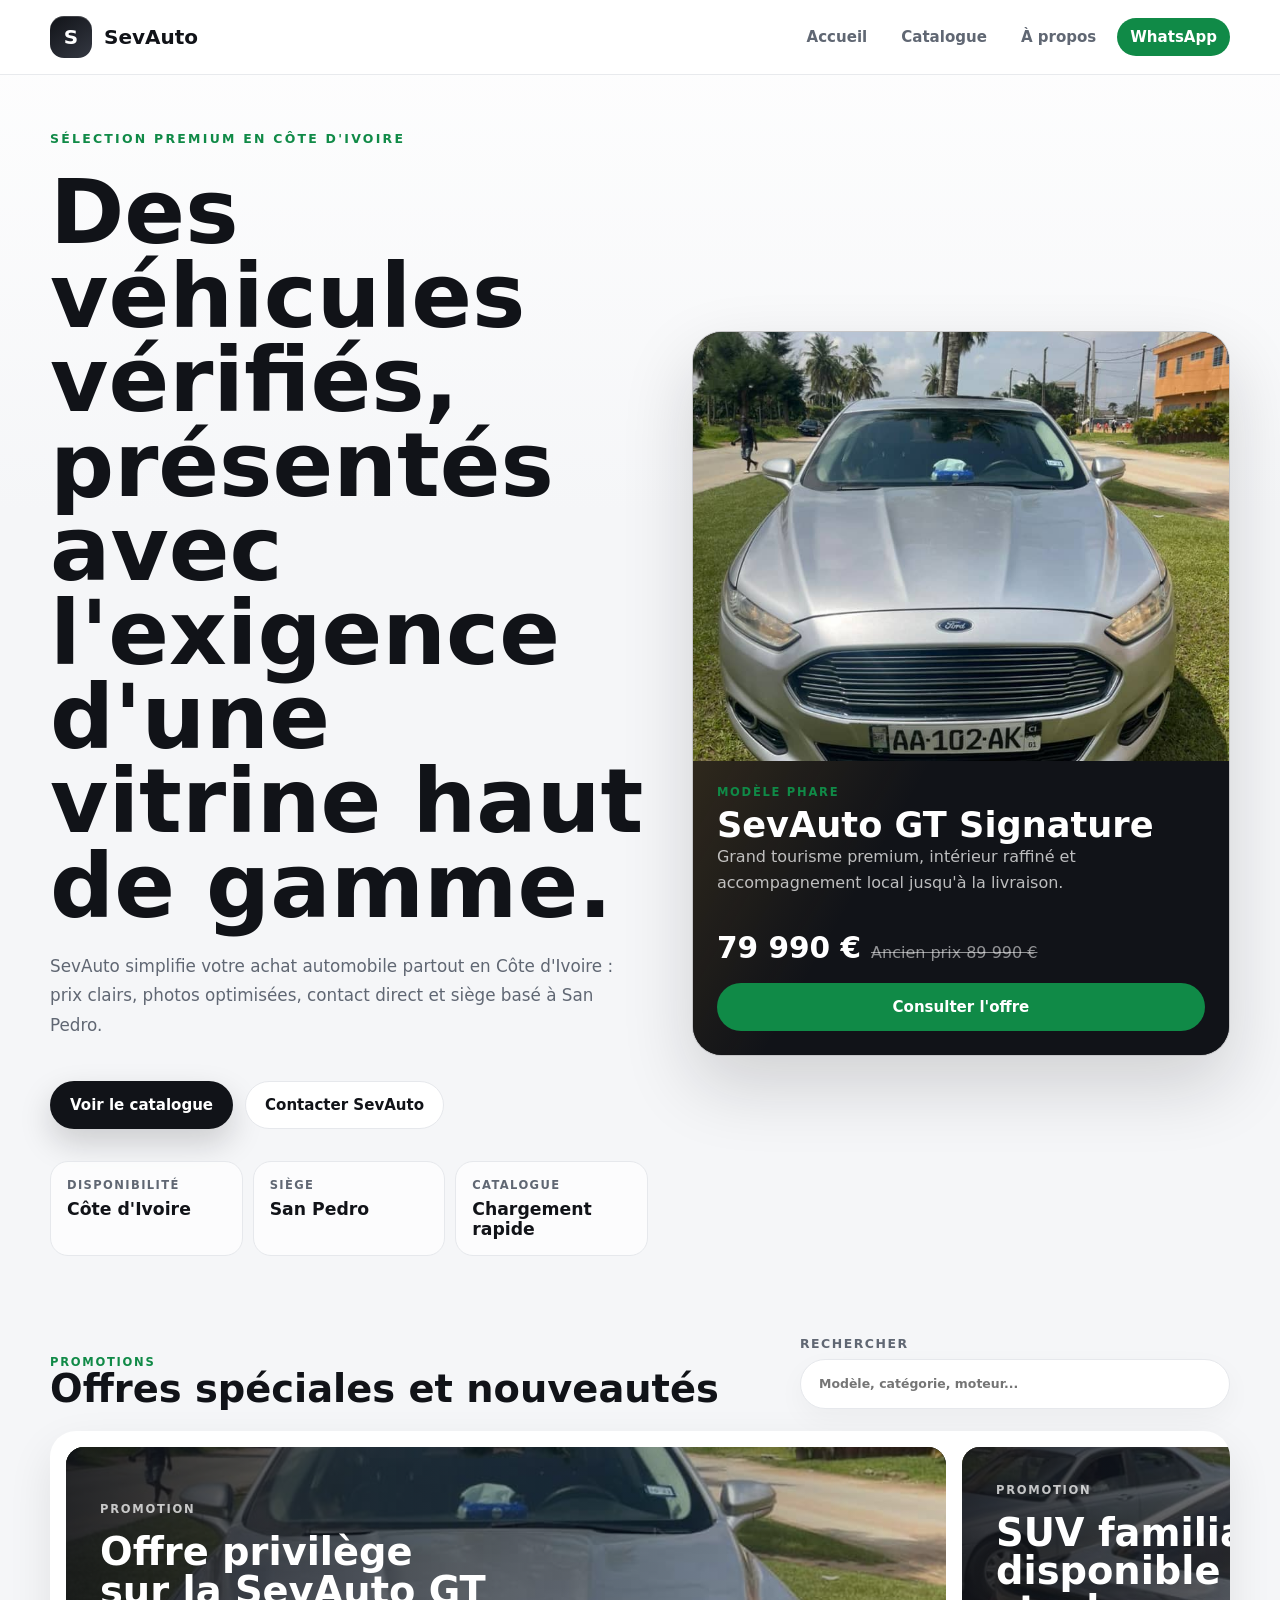
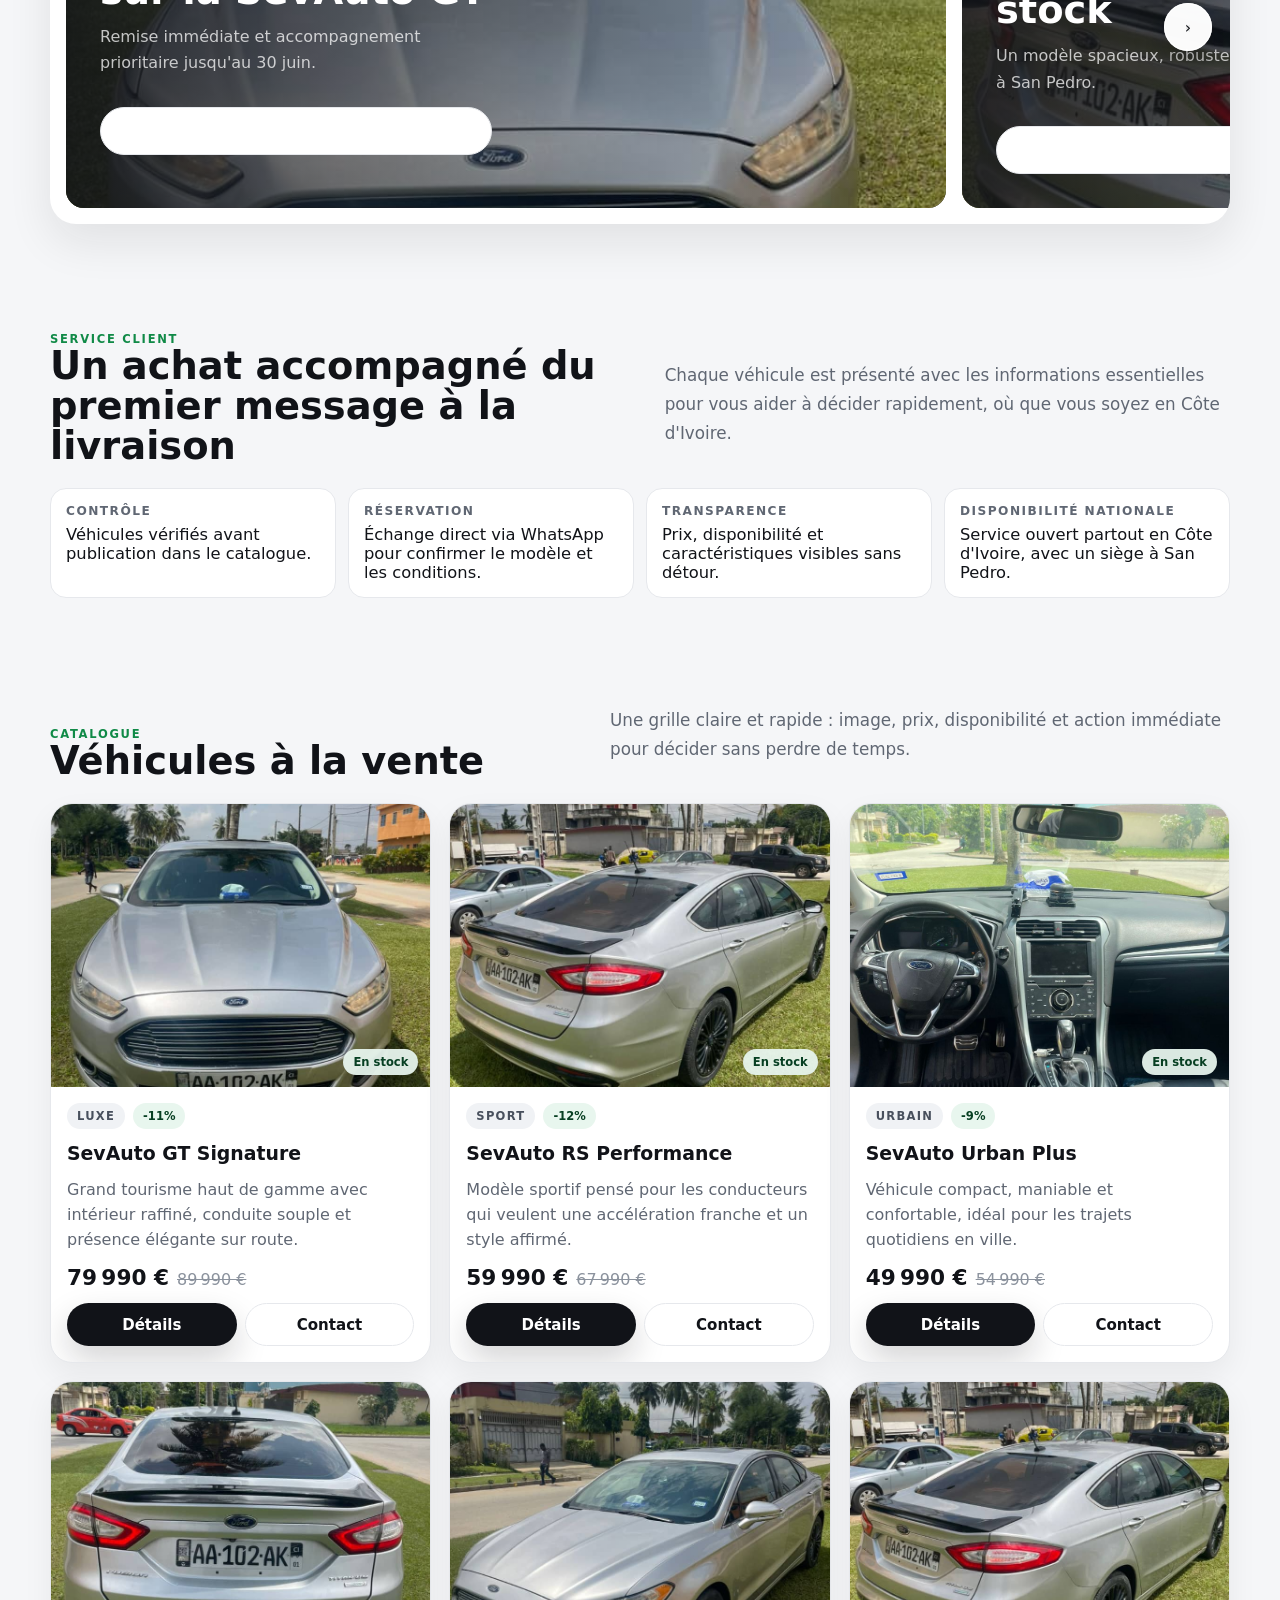
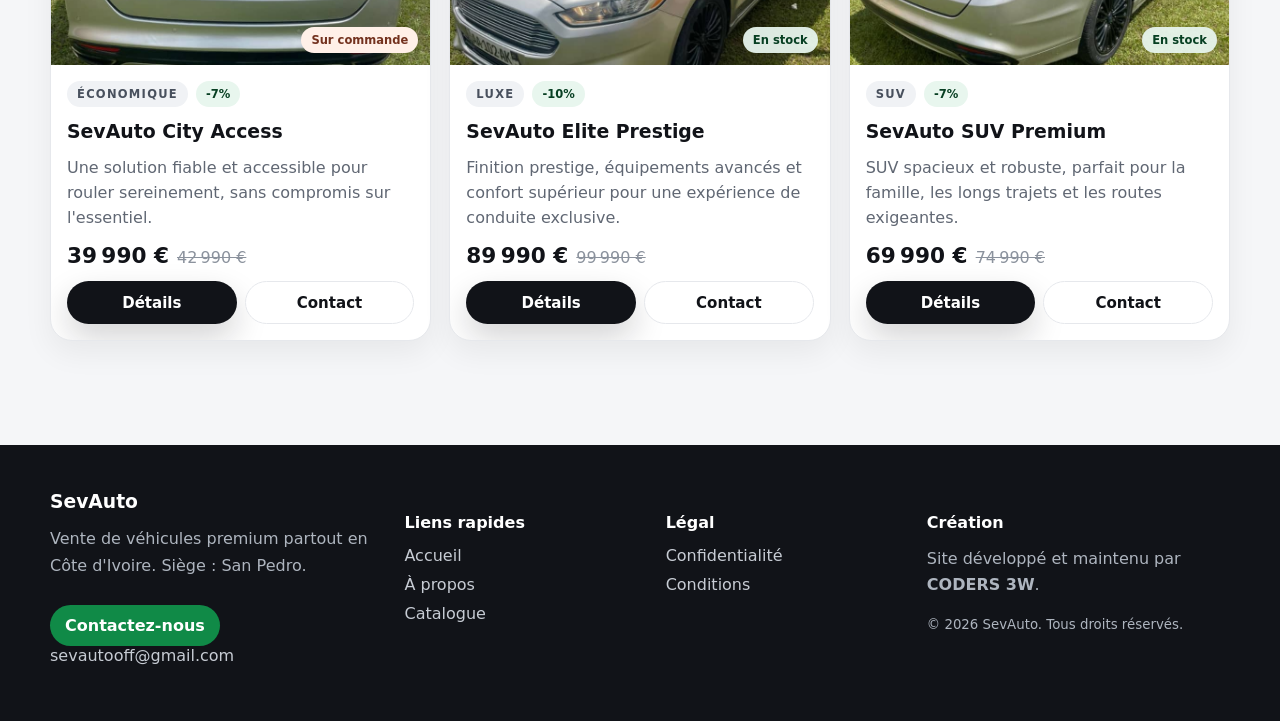
==== index.html @ 620e1f3d "Premier commit de mon site" ====
<!doctype html>
<html lang="fr">
<head>
  <meta charset="utf-8" />
  <meta name="viewport" content="width=device-width,initial-scale=1" />
  <meta name="description" content="SevAuto propose des véhicules premium vérifiés partout en Côte d'Ivoire, avec un siège à San Pedro et un contact direct via WhatsApp." />
  <title>SevAuto - Véhicules premium à San Pedro</title>
  <link rel="preload" as="image" href="img/ATimg.jpeg" />
  <link rel="stylesheet" href="style.css" />
</head>
<body>
  <header class="site-header">
    <div class="shell header-inner">
      <a href="index.html" class="brand" aria-label="SevAuto accueil">
        <span class="brand-mark">S</span>
        <span>SevAuto</span>
      </a>
      <nav class="nav-links" aria-label="Navigation principale">
        <a href="index.html">Accueil</a>
        <a href="#catalog">Catalogue</a>
        <a href="about.html">À propos</a>
        <a class="nav-cta" href="https://wa.me/2250788523067?text=Bonjour%2C%20je%20voudrais%20plus%20d'informations" target="_blank" rel="noreferrer">WhatsApp</a>
      </nav>
    </div>
  </header>

  <main>
    <section class="hero shell">
      <div class="hero-copy">
        <p class="eyebrow">Sélection premium en Côte d'Ivoire</p>
        <h1>Des véhicules vérifiés, présentés avec l'exigence d'une vitrine haut de gamme.</h1>
        <p class="hero-text">SevAuto simplifie votre achat automobile partout en Côte d'Ivoire : prix clairs, photos optimisées, contact direct et siège basé à San Pedro.</p>
        <div class="hero-actions">
          <a class="btn btn-dark" href="#catalog">Voir le catalogue</a>
          <a class="btn btn-light" href="https://wa.me/2250788523067?text=Bonjour%2C%20je%20suis%20int%C3%A9ress%C3%A9%20par%20vos%20v%C3%A9hicules" target="_blank" rel="noreferrer">Contacter SevAuto</a>
        </div>
        <dl class="trust-strip" aria-label="Avantages SevAuto">
          <div>
            <dt>Disponibilité</dt>
            <dd>Côte d'Ivoire</dd>
          </div>
          <div>
            <dt>Siège</dt>
            <dd>San Pedro</dd>
          </div>
          <div>
            <dt>Catalogue</dt>
            <dd>Chargement rapide</dd>
          </div>
        </dl>
      </div>

      <article class="hero-showcase" aria-label="Véhicule phare">
        <div class="showcase-media">
          <img src="img/ATimg.jpeg" alt="Véhicule premium SevAuto" width="900" height="650" fetchpriority="high" decoding="async" />
        </div>
        <div class="showcase-panel">
          <div>
            <p class="eyebrow compact">Modèle phare</p>
            <h2>SevAuto GT Signature</h2>
            <p>Grand tourisme premium, intérieur raffiné et accompagnement local jusqu'à la livraison.</p>
          </div>
          <div class="price-row">
            <strong>79 990 €</strong>
            <span>Ancien prix 89 990 €</span>
          </div>
          <a class="btn btn-green" href="produit.html?id=1">Consulter l'offre</a>
        </div>
      </article>
    </section>

    <section class="promo-section shell" aria-labelledby="promo-title">
      <div class="section-head">
        <div>
          <p class="eyebrow compact">Promotions</p>
          <h2 id="promo-title">Offres spéciales et nouveautés</h2>
        </div>
        <label class="search-box">
          <span>Rechercher</span>
          <input id="productSearch" type="search" placeholder="Modèle, catégorie, moteur..." autocomplete="off" />
        </label>
      </div>
      <div class="promo-frame">
        <div id="promoSlider" class="promo-slider" aria-live="polite"></div>
        <button id="prevPromo" class="slider-btn slider-btn-prev" type="button" aria-label="Promotion précédente">‹</button>
        <button id="nextPromo" class="slider-btn slider-btn-next" type="button" aria-label="Promotion suivante">›</button>
      </div>
    </section>

    <section class="service-section shell" aria-labelledby="service-title">
      <div class="section-head">
        <div>
          <p class="eyebrow compact">Service client</p>
          <h2 id="service-title">Un achat accompagné du premier message à la livraison</h2>
        </div>
        <p class="section-note">Chaque véhicule est présenté avec les informations essentielles pour vous aider à décider rapidement, où que vous soyez en Côte d'Ivoire.</p>
      </div>
      <div class="spec-grid service-grid">
        <div class="spec-item"><strong>Contrôle</strong><span>Véhicules vérifiés avant publication dans le catalogue.</span></div>
        <div class="spec-item"><strong>Réservation</strong><span>Échange direct via WhatsApp pour confirmer le modèle et les conditions.</span></div>
        <div class="spec-item"><strong>Transparence</strong><span>Prix, disponibilité et caractéristiques visibles sans détour.</span></div>
        <div class="spec-item"><strong>Disponibilité nationale</strong><span>Service ouvert partout en Côte d'Ivoire, avec un siège à San Pedro.</span></div>
      </div>
    </section>

    <section id="catalog" class="catalog-section shell" aria-labelledby="catalog-title">
      <div class="section-head">
        <div>
          <p class="eyebrow compact">Catalogue</p>
          <h2 id="catalog-title">Véhicules à la vente</h2>
        </div>
        <p class="section-note">Une grille claire et rapide : image, prix, disponibilité et action immédiate pour décider sans perdre de temps.</p>
      </div>
      <div id="catalog-container" class="catalog-grid"></div>
    </section>
  </main>

  <footer class="site-footer">
    <div class="shell footer-grid">
      <div>
        <h3>SevAuto</h3>
        <p>Vente de véhicules premium partout en Côte d'Ivoire. Siège : San Pedro.</p>
        <a class="footer-cta" href="https://wa.me/2250788523067" target="_blank" rel="noreferrer">Contactez-nous</a>
        <a href="mailto:sevautooff@gmail.com">sevautooff@gmail.com</a>
      </div>
      <div>
        <h4>Liens rapides</h4>
        <a href="index.html">Accueil</a>
        <a href="about.html">À propos</a>
        <a href="index.html#catalog">Catalogue</a>
      </div>
      <div>
        <h4>Légal</h4>
        <a href="privacy.html">Confidentialité</a>
        <a href="terms.html">Conditions</a>
      </div>
      <div>
        <h4>Création</h4>
        <p>Site développé et maintenu par <strong>CODERS 3W</strong>.</p>
        <small>© 2026 SevAuto. Tous droits réservés.</small>
      </div>
    </div>
  </footer>

  <script src="data.js" defer></script>
  <script src="script.js" defer></script>
</body>
</html>
---- style.css ----
:root {
  color-scheme: light;
  --ink: #111318;
  --muted: #606773;
  --soft: #f5f6f8;
  --surface: #ffffff;
  --line: #e6e8ec;
  --dark: #111318;
  --green: #108a47;
  --green-soft: #e8f6ee;
  --gold: #b4862f;
  --shadow: 0 18px 45px rgba(17, 19, 24, 0.09);
  --shadow-strong: 0 30px 70px rgba(17, 19, 24, 0.16);
  --radius: 22px;
}

* {
  box-sizing: border-box;
}

html {
  scroll-behavior: smooth;
}

body {
  margin: 0;
  min-height: 100vh;
  color: var(--ink);
  background:
    linear-gradient(180deg, rgba(255,255,255,0.92), rgba(245,246,248,0.98) 32rem),
    var(--soft);
  font-family: Inter, ui-sans-serif, system-ui, -apple-system, BlinkMacSystemFont, "Segoe UI", sans-serif;
  text-rendering: optimizeLegibility;
  -webkit-font-smoothing: antialiased;
}

img {
  display: block;
  max-width: 100%;
  height: auto;
}

a {
  color: inherit;
  text-decoration: none;
}

button,
input {
  font: inherit;
}

button {
  cursor: pointer;
}

:focus-visible {
  outline: 3px solid rgba(16, 138, 71, 0.3);
  outline-offset: 3px;
}

.shell {
  width: min(1180px, calc(100% - 32px));
  margin-inline: auto;
}

.site-header {
  position: sticky;
  top: 0;
  z-index: 20;
  border-bottom: 1px solid rgba(230, 232, 236, 0.9);
  background: rgba(255, 255, 255, 0.86);
  backdrop-filter: blur(18px);
}

.header-inner {
  display: flex;
  min-height: 74px;
  align-items: center;
  justify-content: space-between;
  gap: 24px;
}

.brand {
  display: inline-flex;
  align-items: center;
  gap: 12px;
  font-size: 1.25rem;
  font-weight: 750;
}

.brand-mark {
  display: grid;
  width: 42px;
  height: 42px;
  place-items: center;
  border-radius: 14px;
  color: #fff;
  background: linear-gradient(145deg, #111318, #343842);
  box-shadow: inset 0 1px 0 rgba(255,255,255,0.18);
}

.nav-links {
  display: flex;
  flex-wrap: wrap;
  align-items: center;
  justify-content: flex-end;
  gap: 8px;
}

.nav-links a {
  border-radius: 999px;
  padding: 10px 13px;
  color: var(--muted);
  font-size: 0.94rem;
  font-weight: 650;
}

.nav-links a:hover {
  color: var(--ink);
  background: #f0f2f5;
}

.nav-links .nav-cta,
.footer-cta {
  color: #fff;
  background: var(--green);
}

.nav-links .nav-cta:hover,
.footer-cta:hover {
  color: #fff;
  background: #0c743b;
}

.hero {
  display: grid;
  grid-template-columns: minmax(0, 1fr) minmax(340px, 0.9fr);
  align-items: center;
  gap: 44px;
  padding-block: 56px 46px;
}

.hero-copy {
  display: grid;
  gap: 24px;
}

.eyebrow {
  margin: 0;
  color: var(--green);
  font-size: 0.78rem;
  font-weight: 800;
  letter-spacing: 0.18em;
  text-transform: uppercase;
}

.eyebrow.compact {
  font-size: 0.72rem;
  letter-spacing: 0.15em;
}

h1,
h2,
h3,
p {
  margin-top: 0;
}

h1 {
  margin-bottom: 0;
  max-width: 780px;
  font-size: clamp(2.8rem, 7vw, 5.8rem);
  line-height: 0.94;
  font-weight: 820;
}

h2 {
  margin-bottom: 0;
  font-size: clamp(1.7rem, 3vw, 2.6rem);
  line-height: 1.04;
  font-weight: 780;
}

.hero-text,
.section-note {
  max-width: 620px;
  color: var(--muted);
  font-size: 1.05rem;
  line-height: 1.75;
}

.hero-actions,
.product-actions {
  display: flex;
  flex-wrap: wrap;
  gap: 12px;
}

.btn {
  display: inline-flex;
  min-height: 48px;
  align-items: center;
  justify-content: center;
  border: 1px solid transparent;
  border-radius: 999px;
  padding: 13px 19px;
  font-size: 0.94rem;
  font-weight: 760;
  transition: transform 180ms ease, box-shadow 180ms ease, background 180ms ease;
}

.btn:hover {
  transform: translateY(-1px);
}

.btn-dark {
  color: #fff;
  background: var(--dark);
  box-shadow: 0 14px 32px rgba(17, 19, 24, 0.18);
}

.btn-light {
  border-color: var(--line);
  background: #fff;
}

.btn-green {
  color: #fff;
  background: var(--green);
}

.trust-strip {
  display: grid;
  grid-template-columns: repeat(3, minmax(0, 1fr));
  gap: 10px;
  margin: 8px 0 0;
}

.trust-strip div {
  border: 1px solid var(--line);
  border-radius: 18px;
  background: rgba(255, 255, 255, 0.74);
  padding: 16px;
}

.trust-strip dt {
  color: var(--muted);
  font-size: 0.72rem;
  font-weight: 800;
  letter-spacing: 0.12em;
  text-transform: uppercase;
}

.trust-strip dd {
  margin: 7px 0 0;
  font-size: 1.08rem;
  font-weight: 800;
}

.hero-showcase {
  overflow: hidden;
  border: 1px solid rgba(255,255,255,0.75);
  border-radius: 30px;
  background: #16191f;
  box-shadow: var(--shadow-strong);
}

.showcase-media {
  aspect-ratio: 1.25;
  background: #d8dce2;
}

.showcase-media img {
  width: 100%;
  height: 100%;
  object-fit: cover;
}

.showcase-panel {
  display: grid;
  gap: 18px;
  padding: 24px;
  color: #fff;
  background:
    linear-gradient(120deg, rgba(180,134,47,0.18), transparent 34%),
    #111318;
}

.showcase-panel h2 {
  margin-top: 8px;
  font-size: 2.2rem;
}

.showcase-panel p:not(.eyebrow) {
  color: rgba(255,255,255,0.72);
  line-height: 1.65;
}

.price-row {
  display: flex;
  flex-wrap: wrap;
  align-items: baseline;
  gap: 10px;
}

.price-row strong {
  font-size: 1.85rem;
}

.price-row span {
  color: rgba(255,255,255,0.54);
  text-decoration: line-through;
}

.promo-section,
.catalog-section,
.related-section,
.service-section,
.legal-main,
.about-main,
.product-main {
  padding-block: 34px 74px;
}

.related-section {
  border-top: 1px solid var(--line);
  margin-top: 18px;
}

.section-head {
  display: flex;
  align-items: end;
  justify-content: space-between;
  gap: 24px;
  margin-bottom: 22px;
}

.search-box {
  display: grid;
  width: min(100%, 430px);
  gap: 8px;
  color: var(--muted);
  font-size: 0.78rem;
  font-weight: 800;
  letter-spacing: 0.12em;
  text-transform: uppercase;
}

.search-box input {
  width: 100%;
  min-height: 50px;
  border: 1px solid var(--line);
  border-radius: 999px;
  padding: 0 18px;
  color: var(--ink);
  background: #fff;
  box-shadow: 0 10px 28px rgba(17, 19, 24, 0.04);
  text-transform: none;
  letter-spacing: 0;
}

.promo-frame {
  position: relative;
  overflow: hidden;
  border-radius: 26px;
  background: #fff;
  box-shadow: var(--shadow);
}

.promo-slider {
  display: flex;
  gap: 16px;
  padding: 16px;
  transition: transform 420ms ease;
  will-change: transform;
}

.promo-slide-item {
  position: relative;
  display: grid;
  min-width: min(880px, 86vw);
  min-height: 330px;
  overflow: hidden;
  border-radius: 18px;
  color: #fff;
  background: #111318;
  isolation: isolate;
}

.promo-slide-item img {
  position: absolute;
  inset: 0;
  z-index: -2;
  width: 100%;
  height: 100%;
  object-fit: cover;
}

.promo-slide-item::after {
  position: absolute;
  inset: 0;
  z-index: -1;
  content: "";
  background: linear-gradient(90deg, rgba(17,19,24,0.88), rgba(17,19,24,0.42), rgba(17,19,24,0.08));
}

.promo-copy {
  display: grid;
  align-content: center;
  max-width: 460px;
  gap: 14px;
  padding: 34px;
}

.promo-copy h3 {
  margin: 0;
  font-size: clamp(1.7rem, 3vw, 2.8rem);
  line-height: 1;
}

.promo-copy p {
  color: rgba(255,255,255,0.74);
  line-height: 1.65;
}

.slider-btn {
  position: absolute;
  top: 50%;
  right: 18px;
  display: grid;
  width: 48px;
  height: 48px;
  place-items: center;
  border: 1px solid rgba(255,255,255,0.72);
  border-radius: 999px;
  color: #111318;
  background: rgba(255,255,255,0.86);
  box-shadow: 0 14px 34px rgba(17,19,24,0.18);
  transform: translateY(-50%);
}

.catalog-grid {
  display: grid;
  grid-template-columns: repeat(3, minmax(0, 1fr));
  gap: 18px;
}

.vehicle-card {
  display: grid;
  overflow: hidden;
  border: 1px solid var(--line);
  border-radius: var(--radius);
  background: #fff;
  box-shadow: 0 12px 30px rgba(17, 19, 24, 0.06);
  transition: transform 180ms ease, box-shadow 180ms ease;
}

.vehicle-card:hover {
  transform: translateY(-4px);
  box-shadow: var(--shadow);
}

.vehicle-media {
  position: relative;
  aspect-ratio: 1.34;
  overflow: hidden;
  background: #e9ecf0;
}

.vehicle-media img {
  width: 100%;
  height: 100%;
  object-fit: cover;
  transition: transform 360ms ease;
}

.vehicle-card:hover .vehicle-media img {
  transform: scale(1.04);
}

.stock-pill,
.category-pill,
.discount-pill {
  display: inline-flex;
  width: fit-content;
  align-items: center;
  border-radius: 999px;
  padding: 6px 10px;
  font-size: 0.72rem;
  font-weight: 820;
}

.stock-pill {
  position: absolute;
  right: 12px;
  bottom: 12px;
  color: #073f22;
  background: rgba(232,246,238,0.94);
}

.stock-pill.off {
  color: #73321f;
  background: #fff0e8;
}

.category-pill {
  color: #48505d;
  background: #f0f2f5;
  text-transform: uppercase;
  letter-spacing: 0.11em;
}

.discount-pill {
  color: #073f22;
  background: var(--green-soft);
}

.vehicle-body {
  display: grid;
  gap: 13px;
  padding: 16px;
}

.vehicle-body h3 {
  margin: 0;
  font-size: 1.18rem;
  line-height: 1.2;
}

.vehicle-body p {
  margin: 0;
  color: var(--muted);
  line-height: 1.55;
}

.vehicle-meta {
  display: flex;
  flex-wrap: wrap;
  gap: 8px;
}

.vehicle-price {
  display: flex;
  flex-wrap: wrap;
  align-items: baseline;
  gap: 8px;
}

.vehicle-price strong {
  font-size: 1.35rem;
}

.vehicle-price span {
  color: #8b929d;
  text-decoration: line-through;
}

.vehicle-actions {
  display: grid;
  grid-template-columns: 1fr 1fr;
  gap: 8px;
}

.vehicle-actions .btn {
  min-height: 43px;
  padding: 10px 12px;
}

.empty-state {
  grid-column: 1 / -1;
  border: 1px dashed #c8cdd5;
  border-radius: var(--radius);
  padding: 42px 20px;
  color: var(--muted);
  text-align: center;
  background: #fff;
}

.product-layout,
.about-grid {
  display: grid;
  grid-template-columns: minmax(0, 0.95fr) minmax(340px, 1.05fr);
  gap: 34px;
  align-items: start;
}

.stack {
  display: grid;
  gap: 20px;
}

.panel {
  border: 1px solid var(--line);
  border-radius: var(--radius);
  background: #fff;
  padding: 24px;
  box-shadow: var(--shadow);
}

.product-title {
  margin: 0;
  font-size: clamp(2.3rem, 5vw, 4.7rem);
  line-height: 0.98;
}

.product-lead {
  color: var(--muted);
  font-size: 1.08rem;
  line-height: 1.75;
}

.quick-facts,
.spec-grid {
  display: grid;
  grid-template-columns: repeat(2, minmax(0, 1fr));
  gap: 12px;
}

.service-grid {
  grid-template-columns: repeat(4, minmax(0, 1fr));
}

.fact,
.spec-item {
  border: 1px solid var(--line);
  border-radius: 16px;
  padding: 15px;
  background: #fff;
}

.fact span,
.spec-item strong {
  display: block;
  color: var(--muted);
  font-size: 0.76rem;
  font-weight: 800;
  letter-spacing: 0.12em;
  text-transform: uppercase;
}

.fact strong,
.spec-item span {
  display: block;
  margin-top: 7px;
  font-size: 1.02rem;
}

.main-product-image {
  aspect-ratio: 4 / 3;
  overflow: hidden;
  border-radius: 18px;
  background: #e9ecf0;
}

.main-product-image img {
  width: 100%;
  height: 100%;
  object-fit: cover;
}

.thumb-grid,
.color-list {
  display: flex;
  flex-wrap: wrap;
  gap: 10px;
}

.thumb-btn {
  width: 68px;
  height: 58px;
  overflow: hidden;
  border: 2px solid transparent;
  border-radius: 13px;
  padding: 0;
  background: #eef1f5;
}

.thumb-btn.is-active {
  border-color: var(--ink);
}

.thumb-btn img {
  width: 100%;
  height: 100%;
  object-fit: cover;
}

.color-chip {
  border: 1px solid var(--line);
  border-radius: 999px;
  padding: 10px 14px;
  color: var(--ink);
  background: #fff;
  font-weight: 700;
}

.color-chip.is-active {
  border-color: var(--green);
  background: var(--green-soft);
}

.legal-main {
  max-width: 860px;
}

.legal-card h2 {
  margin-top: 30px;
  margin-bottom: 10px;
  font-size: 1.45rem;
}

.legal-card p,
.legal-card li,
.about-card p {
  color: var(--muted);
  line-height: 1.75;
}

.legal-card ul {
  padding-left: 22px;
}

.site-footer {
  margin-top: 30px;
  color: #c7ccd4;
  background: #111318;
}

.footer-grid {
  display: grid;
  grid-template-columns: 1.4fr 1fr 1fr 1.3fr;
  gap: 28px;
  padding-block: 46px;
}

.footer-grid h3,
.footer-grid h4 {
  margin-bottom: 14px;
  color: #fff;
}

.footer-grid p,
.footer-grid small {
  color: #aeb5bf;
  line-height: 1.65;
}

.footer-grid a:not(.footer-cta) {
  display: block;
  margin-bottom: 10px;
  color: #c7ccd4;
}

.footer-grid a:hover {
  color: #fff;
}

.footer-cta {
  display: inline-flex;
  margin-top: 10px;
  border-radius: 999px;
  padding: 11px 15px;
  font-weight: 750;
}

@media (prefers-reduced-motion: reduce) {
  *,
  *::before,
  *::after {
    scroll-behavior: auto !important;
    transition-duration: 0.01ms !important;
    animation-duration: 0.01ms !important;
  }
}

@media (max-width: 940px) {
  .hero,
  .product-layout,
  .about-grid {
    grid-template-columns: 1fr;
  }

  .catalog-grid,
  .service-grid,
  .footer-grid {
    grid-template-columns: repeat(2, minmax(0, 1fr));
  }

  .section-head {
    align-items: start;
    flex-direction: column;
  }
}

@media (max-width: 640px) {
  .shell {
    width: min(100% - 22px, 1180px);
  }

  .header-inner {
    align-items: flex-start;
    flex-direction: column;
    padding-block: 12px;
  }

  .nav-links {
    justify-content: flex-start;
  }

  .hero {
    padding-top: 34px;
  }

  .trust-strip,
  .quick-facts,
  .spec-grid,
  .service-grid,
  .catalog-grid,
  .footer-grid {
    grid-template-columns: 1fr;
  }

  .promo-slide-item {
    min-height: 360px;
    min-width: calc(100vw - 54px);
  }

  .promo-slide-item::after {
    background: linear-gradient(180deg, rgba(17,19,24,0.38), rgba(17,19,24,0.9));
  }

  .promo-copy {
    align-content: end;
    padding: 24px;
  }

  .vehicle-actions,
  .hero-actions,
  .product-actions {
    grid-template-columns: 1fr;
    flex-direction: column;
  }

  .btn {
    width: 100%;
  }
}
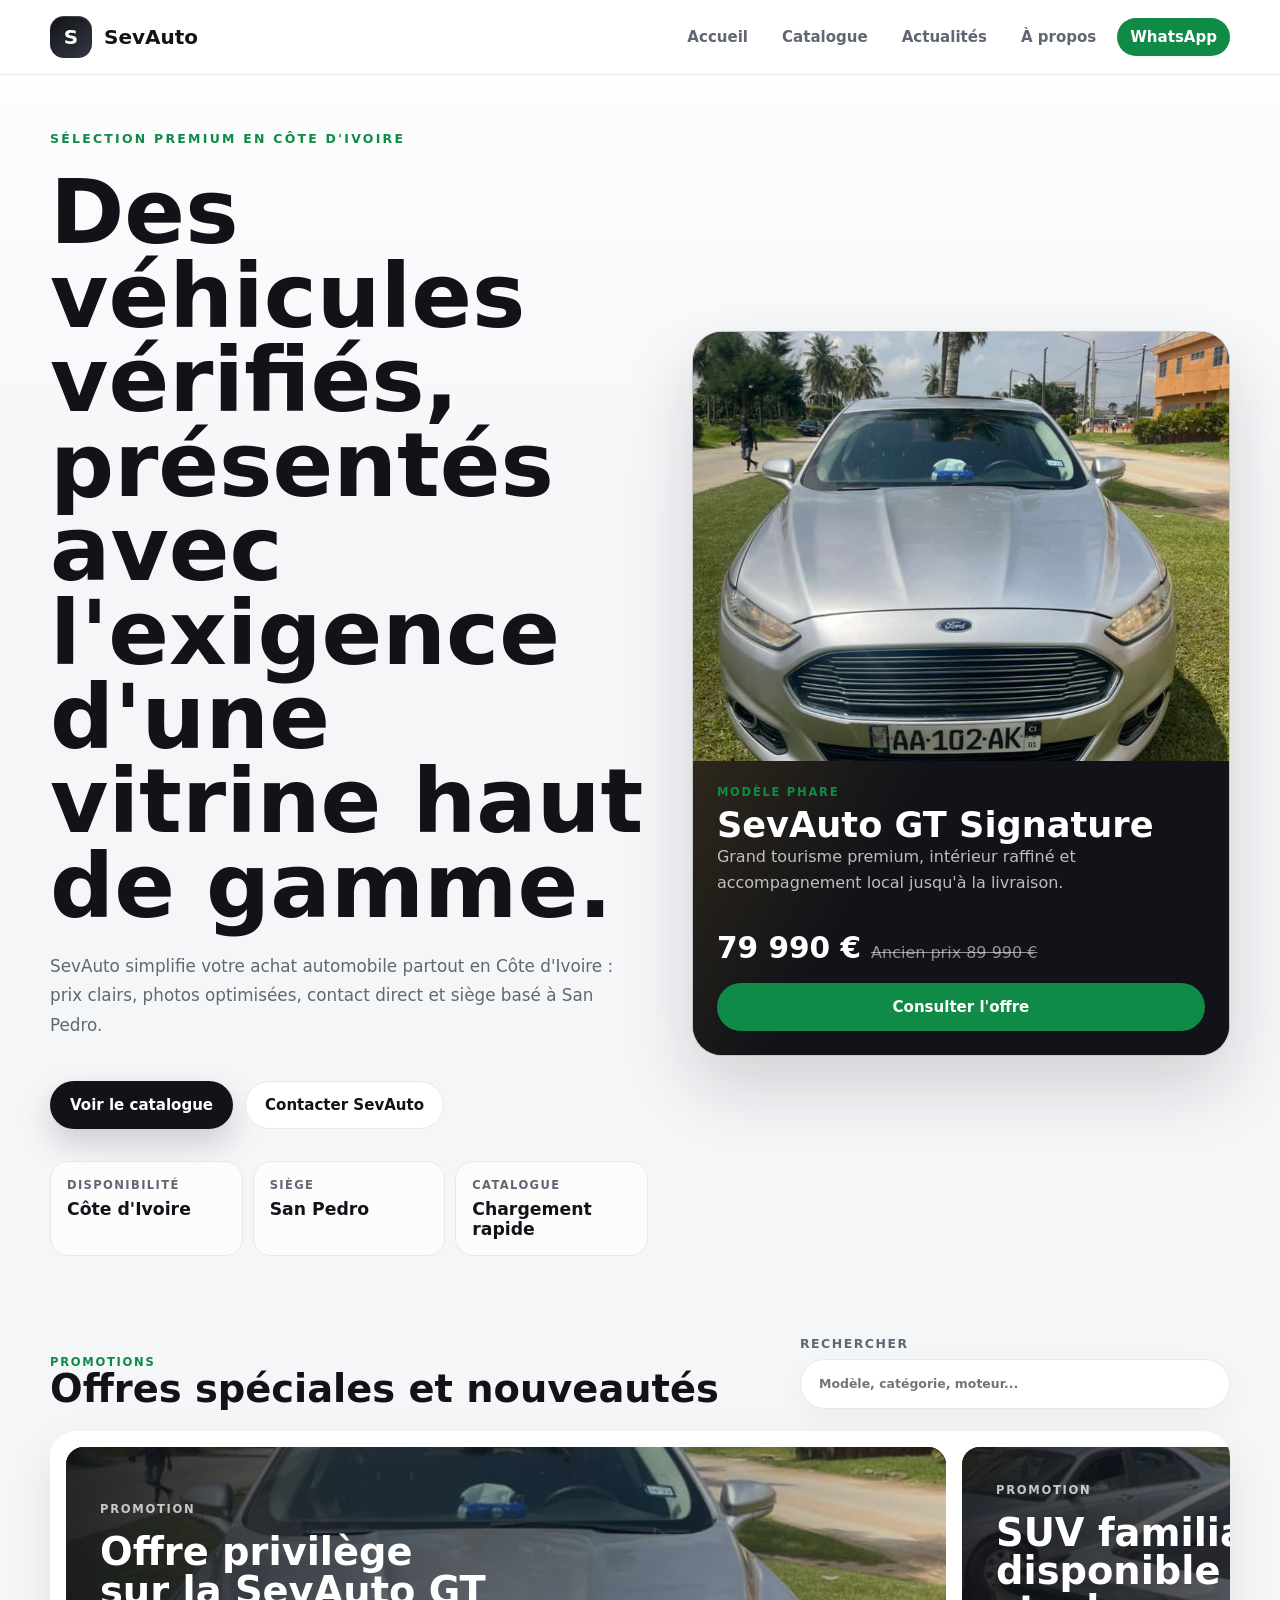
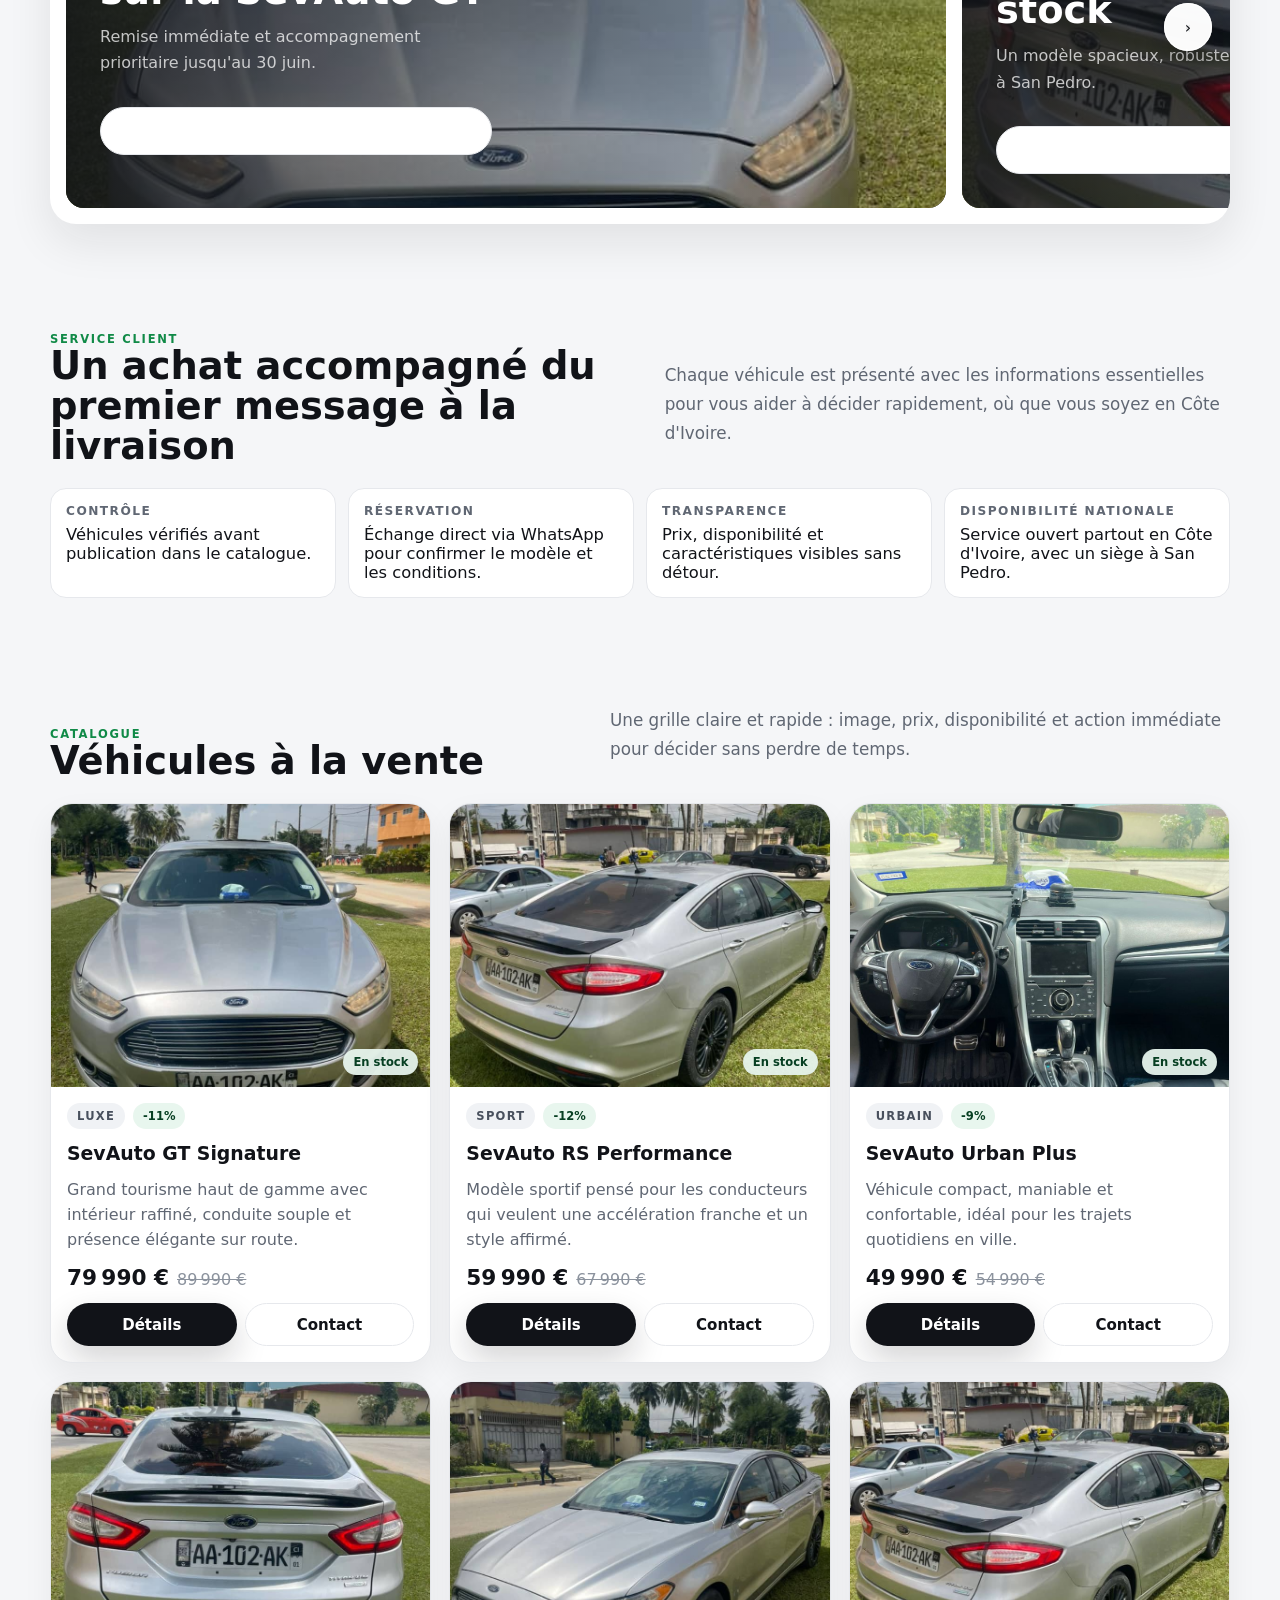
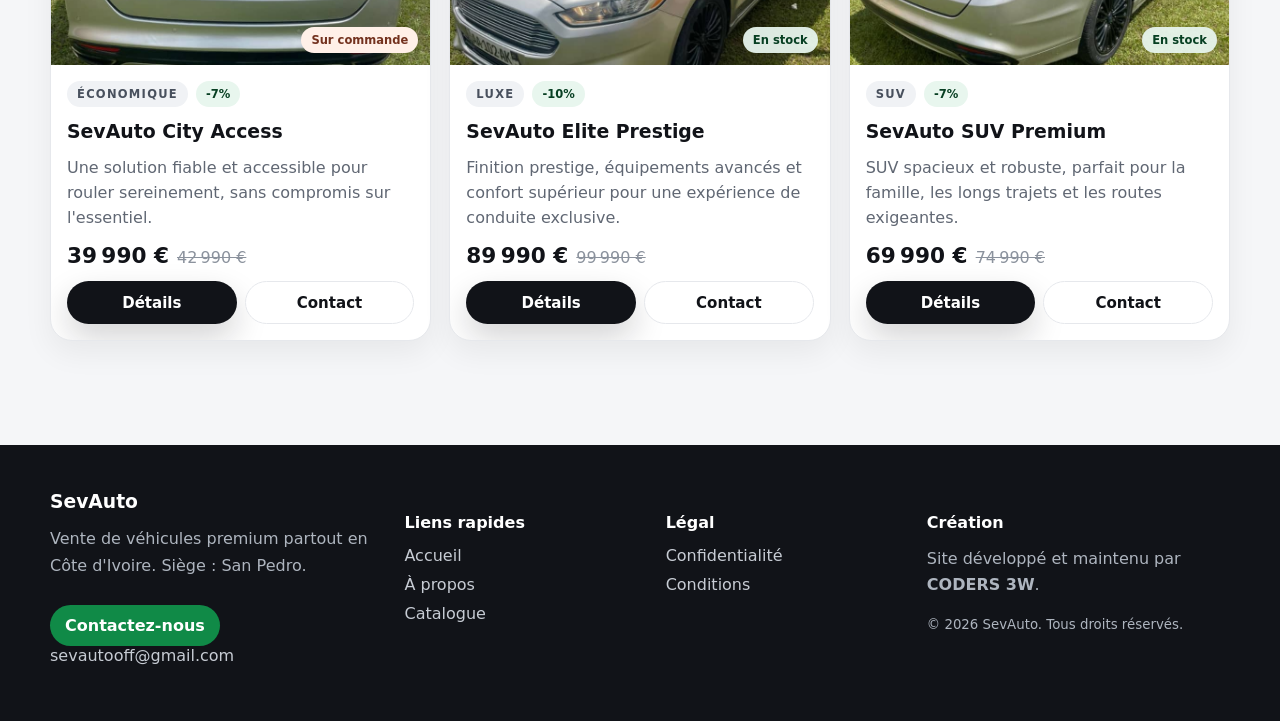
==== commit 68487f5f: "Ajout du CMS Decap et de la page Actualités" ====
--- a/index.html
+++ b/index.html
@@ -18,6 +18,7 @@
       <nav class="nav-links" aria-label="Navigation principale">
         <a href="index.html">Accueil</a>
         <a href="#catalog">Catalogue</a>
+        <a href="articles.html">Actualités</a>
         <a href="about.html">À propos</a>
         <a class="nav-cta" href="https://wa.me/2250788523067?text=Bonjour%2C%20je%20voudrais%20plus%20d'informations" target="_blank" rel="noreferrer">WhatsApp</a>
       </nav>
@@ -144,5 +145,19 @@
 
   <script src="data.js" defer></script>
   <script src="script.js" defer></script>
+
+  <!-- Redirection après connexion à l'administration (Netlify Identity) -->
+  <script src="https://identity.netlify.com/v1/netlify-identity-widget.js"></script>
+  <script>
+    if (window.netlifyIdentity) {
+      window.netlifyIdentity.on("init", user => {
+        if (!user) {
+          window.netlifyIdentity.on("login", () => {
+            document.location.href = "/admin/";
+          });
+        }
+      });
+    }
+  </script>
 </body>
 </html>
--- a/style.css
+++ b/style.css
@@ -846,3 +846,57 @@
     width: 100%;
   }
 }
+
+/* Actualités / Articles */
+.articles-grid {
+  display: grid;
+  gap: 24px;
+  margin-top: 8px;
+}
+
+.article-card {
+  overflow: hidden;
+  padding: 0;
+}
+
+.article-cover {
+  width: 100%;
+  max-height: 360px;
+  object-fit: cover;
+}
+
+.article-body {
+  padding: 28px;
+  display: grid;
+  gap: 12px;
+}
+
+.article-body h2 {
+  margin: 0;
+}
+
+.article-summary {
+  color: var(--muted);
+  font-size: 1.05rem;
+  margin: 0;
+}
+
+.article-content {
+  display: grid;
+  gap: 12px;
+  line-height: 1.7;
+}
+
+.article-content img {
+  border-radius: 14px;
+}
+
+.article-content h2,
+.article-content h3 {
+  margin: 8px 0 0;
+}
+
+.article-content a {
+  color: var(--green);
+  text-decoration: underline;
+}
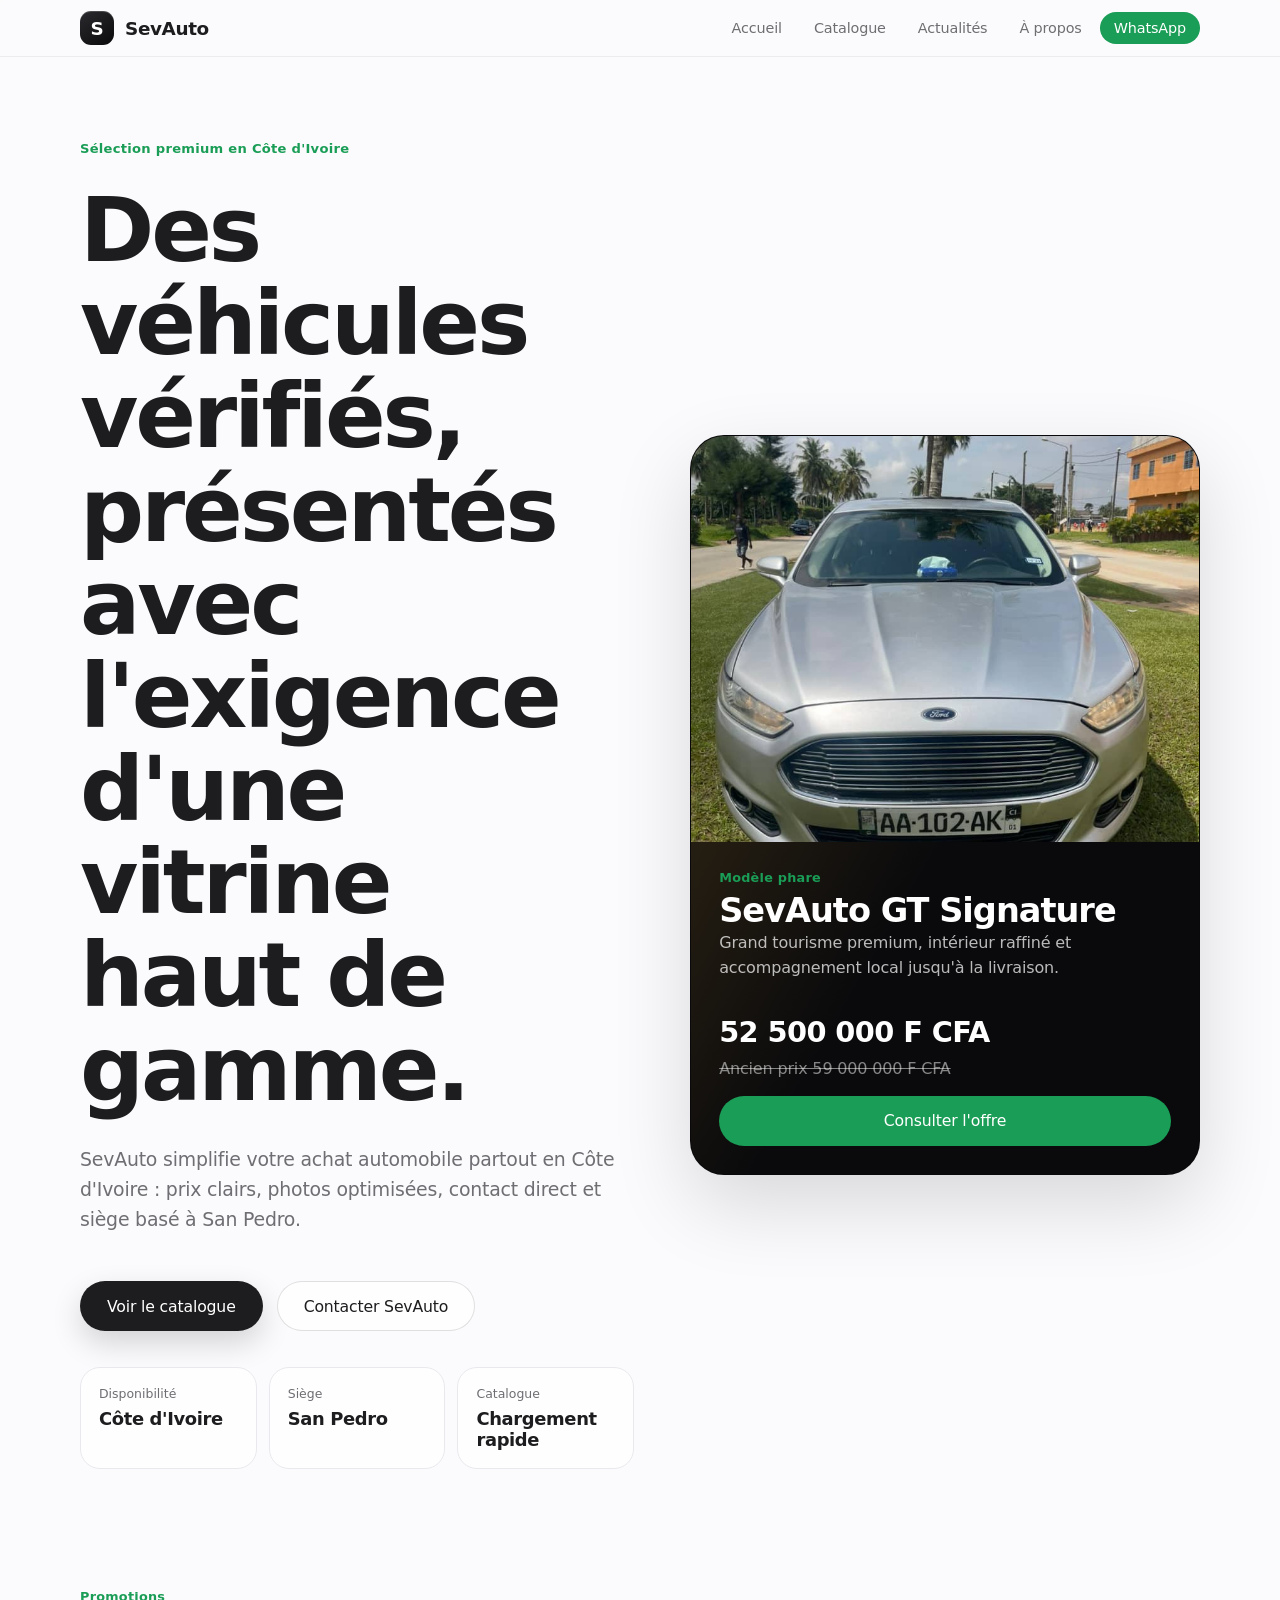
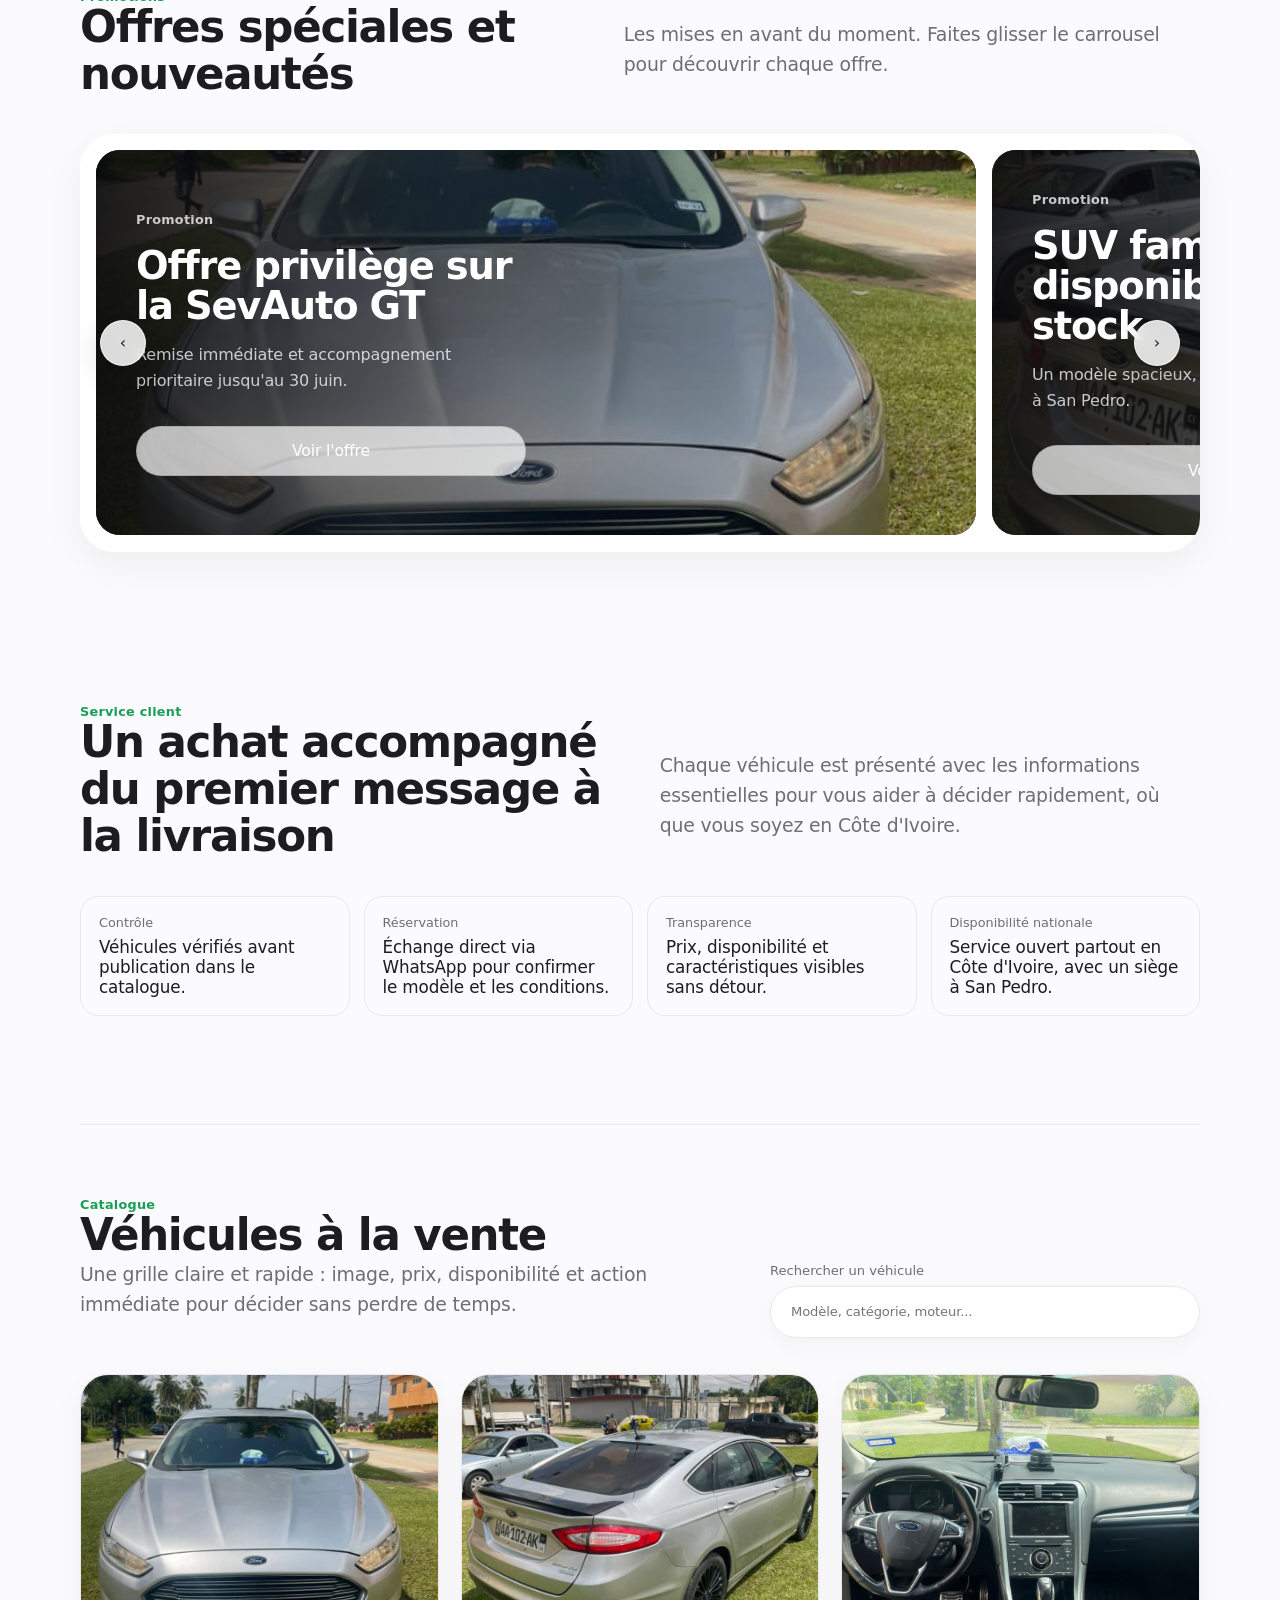
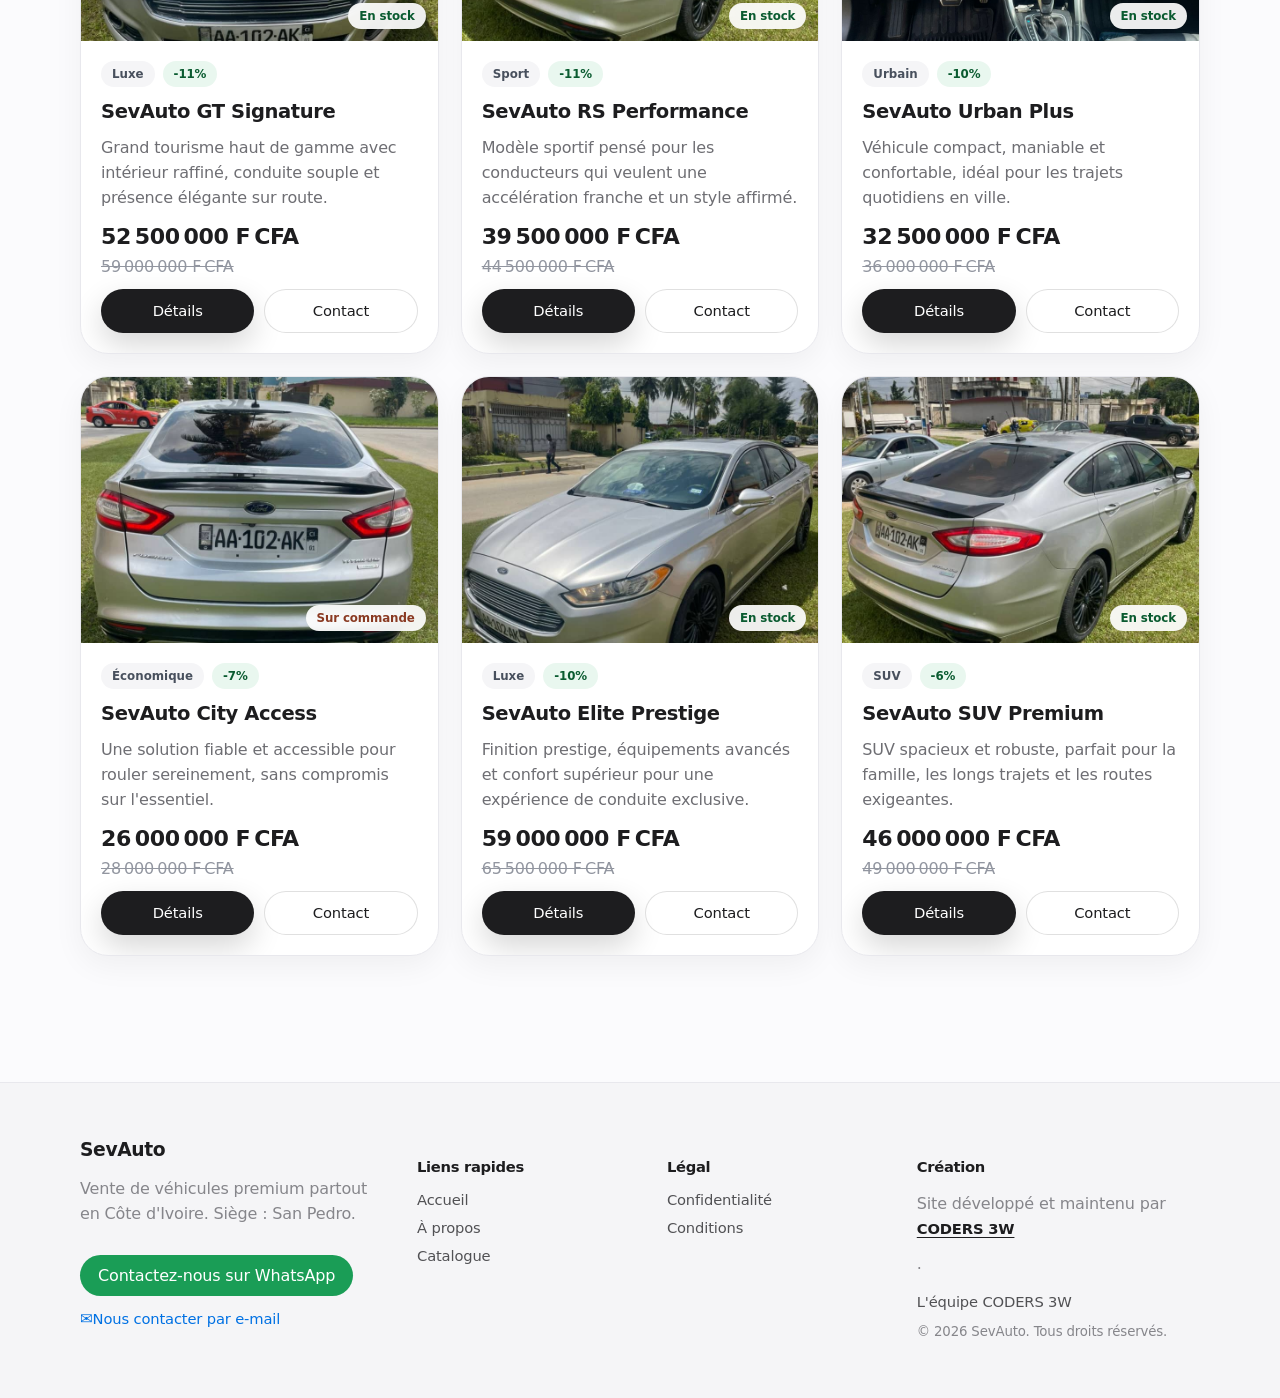
==== commit 0300921c: "Message WhatsApp client pre-rempli avec infos vehicule + demande pro" ====
--- a/index.html
+++ b/index.html
@@ -62,8 +62,8 @@
             <p>Grand tourisme premium, intérieur raffiné et accompagnement local jusqu'à la livraison.</p>
           </div>
           <div class="price-row">
-            <strong>79 990 €</strong>
-            <span>Ancien prix 89 990 €</span>
+            <strong>52 500 000 F CFA</strong>
+            <span>Ancien prix 59 000 000 F CFA</span>
           </div>
           <a class="btn btn-green" href="produit.html?id=1">Consulter l'offre</a>
         </div>
@@ -76,10 +76,7 @@
           <p class="eyebrow compact">Promotions</p>
           <h2 id="promo-title">Offres spéciales et nouveautés</h2>
         </div>
-        <label class="search-box">
-          <span>Rechercher</span>
-          <input id="productSearch" type="search" placeholder="Modèle, catégorie, moteur..." autocomplete="off" />
-        </label>
+        <p class="section-note">Les mises en avant du moment. Faites glisser le carrousel pour découvrir chaque offre.</p>
       </div>
       <div class="promo-frame">
         <div id="promoSlider" class="promo-slider" aria-live="polite"></div>
@@ -104,13 +101,17 @@
       </div>
     </section>
 
-    <section id="catalog" class="catalog-section shell" aria-labelledby="catalog-title">
+    <section id="catalog" class="catalog-section shell section-divider" aria-labelledby="catalog-title">
       <div class="section-head">
         <div>
           <p class="eyebrow compact">Catalogue</p>
           <h2 id="catalog-title">Véhicules à la vente</h2>
+          <p class="section-note">Une grille claire et rapide : image, prix, disponibilité et action immédiate pour décider sans perdre de temps.</p>
         </div>
-        <p class="section-note">Une grille claire et rapide : image, prix, disponibilité et action immédiate pour décider sans perdre de temps.</p>
+        <label class="search-box">
+          <span>Rechercher un véhicule</span>
+          <input id="productSearch" type="search" placeholder="Modèle, catégorie, moteur..." autocomplete="off" />
+        </label>
       </div>
       <div id="catalog-container" class="catalog-grid"></div>
     </section>
@@ -121,8 +122,8 @@
       <div>
         <h3>SevAuto</h3>
         <p>Vente de véhicules premium partout en Côte d'Ivoire. Siège : San Pedro.</p>
-        <a class="footer-cta" href="https://wa.me/2250788523067" target="_blank" rel="noreferrer">Contactez-nous</a>
-        <a href="mailto:sevautooff@gmail.com">sevautooff@gmail.com</a>
+        <a class="footer-cta" href="https://wa.me/2250788523067" target="_blank" rel="noreferrer">Contactez-nous sur WhatsApp</a>
+        <a class="footer-mail" href="https://mail.google.com/mail/?view=cm&fs=1&to=sevautooff@gmail.com&su=Contact%20depuis%20le%20site%20SevAuto" target="_blank" rel="noreferrer">Nous contacter par e-mail</a>
       </div>
       <div>
         <h4>Liens rapides</h4>
@@ -137,7 +138,8 @@
       </div>
       <div>
         <h4>Création</h4>
-        <p>Site développé et maintenu par <strong>CODERS 3W</strong>.</p>
+        <p>Site développé et maintenu par <a class="footer-coders" href="coders.html"><strong>CODERS 3W</strong></a>.</p>
+        <a href="coders.html">L'équipe CODERS 3W</a>
         <small>© 2026 SevAuto. Tous droits réservés.</small>
       </div>
     </div>
--- a/style.css
+++ b/style.css
@@ -1,17 +1,22 @@
 :root {
   color-scheme: light;
-  --ink: #111318;
-  --muted: #606773;
-  --soft: #f5f6f8;
+  --ink: #1d1d1f;
+  --muted: #6e6e73;
+  --soft: #fbfbfd;
+  --soft-2: #f5f5f7;
   --surface: #ffffff;
-  --line: #e6e8ec;
-  --dark: #111318;
-  --green: #108a47;
-  --green-soft: #e8f6ee;
+  --line: #e8e8ed;
+  --dark: #1d1d1f;
+  --green: #1a9d56;
+  --green-deep: #16823f;
+  --green-soft: #e9f7ef;
+  --blue: #0071e3;
   --gold: #b4862f;
-  --shadow: 0 18px 45px rgba(17, 19, 24, 0.09);
-  --shadow-strong: 0 30px 70px rgba(17, 19, 24, 0.16);
-  --radius: 22px;
+  --shadow: 0 12px 40px rgba(0, 0, 0, 0.06);
+  --shadow-strong: 0 30px 80px rgba(0, 0, 0, 0.14);
+  --radius: 28px;
+  --radius-lg: 34px;
+  --ease: cubic-bezier(0.28, 0.11, 0.32, 1);
 }
 
 * {
@@ -20,18 +25,19 @@
 
 html {
   scroll-behavior: smooth;
+  -webkit-text-size-adjust: 100%;
 }
 
 body {
   margin: 0;
   min-height: 100vh;
   color: var(--ink);
-  background:
-    linear-gradient(180deg, rgba(255,255,255,0.92), rgba(245,246,248,0.98) 32rem),
-    var(--soft);
-  font-family: Inter, ui-sans-serif, system-ui, -apple-system, BlinkMacSystemFont, "Segoe UI", sans-serif;
+  background: var(--soft);
+  font-family: -apple-system, BlinkMacSystemFont, "SF Pro Display", "SF Pro Text", "Helvetica Neue", Inter, ui-sans-serif, system-ui, "Segoe UI", sans-serif;
   text-rendering: optimizeLegibility;
   -webkit-font-smoothing: antialiased;
+  -moz-osx-font-smoothing: grayscale;
+  letter-spacing: -0.01em;
 }
 
 img {
@@ -55,27 +61,29 @@
 }
 
 :focus-visible {
-  outline: 3px solid rgba(16, 138, 71, 0.3);
+  outline: 3px solid rgba(0, 113, 227, 0.4);
   outline-offset: 3px;
 }
 
 .shell {
-  width: min(1180px, calc(100% - 32px));
+  width: min(1120px, calc(100% - 44px));
   margin-inline: auto;
 }
 
+/* ===== Header (Apple-style slim translucent nav) ===== */
 .site-header {
   position: sticky;
   top: 0;
   z-index: 20;
-  border-bottom: 1px solid rgba(230, 232, 236, 0.9);
-  background: rgba(255, 255, 255, 0.86);
-  backdrop-filter: blur(18px);
+  border-bottom: 1px solid rgba(0, 0, 0, 0.06);
+  background: rgba(251, 251, 253, 0.72);
+  backdrop-filter: saturate(180%) blur(20px);
+  -webkit-backdrop-filter: saturate(180%) blur(20px);
 }
 
 .header-inner {
   display: flex;
-  min-height: 74px;
+  min-height: 56px;
   align-items: center;
   justify-content: space-between;
   gap: 24px;
@@ -84,20 +92,22 @@
 .brand {
   display: inline-flex;
   align-items: center;
-  gap: 12px;
-  font-size: 1.25rem;
-  font-weight: 750;
+  gap: 11px;
+  font-size: 1.15rem;
+  font-weight: 600;
+  letter-spacing: -0.02em;
 }
 
 .brand-mark {
   display: grid;
-  width: 42px;
-  height: 42px;
+  width: 34px;
+  height: 34px;
   place-items: center;
-  border-radius: 14px;
+  border-radius: 11px;
   color: #fff;
-  background: linear-gradient(145deg, #111318, #343842);
-  box-shadow: inset 0 1px 0 rgba(255,255,255,0.18);
+  font-weight: 600;
+  background: linear-gradient(145deg, #2b2b2f, #0a0a0c);
+  box-shadow: inset 0 1px 0 rgba(255, 255, 255, 0.18);
 }
 
 .nav-links {
@@ -105,59 +115,59 @@
   flex-wrap: wrap;
   align-items: center;
   justify-content: flex-end;
-  gap: 8px;
+  gap: 4px;
 }
 
 .nav-links a {
   border-radius: 999px;
-  padding: 10px 13px;
+  padding: 8px 14px;
   color: var(--muted);
-  font-size: 0.94rem;
-  font-weight: 650;
+  font-size: 0.9rem;
+  font-weight: 500;
+  letter-spacing: -0.01em;
+  transition: color 200ms var(--ease), background 200ms var(--ease);
 }
 
 .nav-links a:hover {
   color: var(--ink);
-  background: #f0f2f5;
-}
-
-.nav-links .nav-cta,
-.footer-cta {
+  background: rgba(0, 0, 0, 0.05);
+}
+
+.nav-links .nav-cta {
   color: #fff;
   background: var(--green);
 }
 
-.nav-links .nav-cta:hover,
-.footer-cta:hover {
+.nav-links .nav-cta:hover {
   color: #fff;
-  background: #0c743b;
-}
-
+  background: var(--green-deep);
+}
+
+/* ===== Hero ===== */
 .hero {
   display: grid;
-  grid-template-columns: minmax(0, 1fr) minmax(340px, 0.9fr);
+  grid-template-columns: minmax(0, 1fr) minmax(340px, 0.92fr);
   align-items: center;
-  gap: 44px;
-  padding-block: 56px 46px;
+  gap: 56px;
+  padding-block: 84px 64px;
 }
 
 .hero-copy {
   display: grid;
-  gap: 24px;
+  gap: 28px;
 }
 
 .eyebrow {
   margin: 0;
   color: var(--green);
-  font-size: 0.78rem;
-  font-weight: 800;
-  letter-spacing: 0.18em;
-  text-transform: uppercase;
+  font-size: 0.82rem;
+  font-weight: 600;
+  letter-spacing: 0.02em;
+  text-transform: none;
 }
 
 .eyebrow.compact {
-  font-size: 0.72rem;
-  letter-spacing: 0.15em;
+  font-size: 0.8rem;
 }
 
 h1,
@@ -169,45 +179,51 @@
 
 h1 {
   margin-bottom: 0;
-  max-width: 780px;
-  font-size: clamp(2.8rem, 7vw, 5.8rem);
-  line-height: 0.94;
-  font-weight: 820;
+  max-width: 820px;
+  font-size: clamp(2.9rem, 7vw, 5.6rem);
+  line-height: 1.04;
+  font-weight: 600;
+  letter-spacing: -0.035em;
 }
 
 h2 {
   margin-bottom: 0;
-  font-size: clamp(1.7rem, 3vw, 2.6rem);
-  line-height: 1.04;
-  font-weight: 780;
+  font-size: clamp(1.9rem, 3.4vw, 3rem);
+  line-height: 1.08;
+  font-weight: 600;
+  letter-spacing: -0.03em;
 }
 
 .hero-text,
 .section-note {
   max-width: 620px;
   color: var(--muted);
-  font-size: 1.05rem;
-  line-height: 1.75;
+  font-size: 1.18rem;
+  font-weight: 400;
+  line-height: 1.6;
+  letter-spacing: -0.01em;
 }
 
 .hero-actions,
 .product-actions {
   display: flex;
   flex-wrap: wrap;
-  gap: 12px;
-}
-
+  gap: 14px;
+}
+
+/* ===== Buttons (Apple pill) ===== */
 .btn {
   display: inline-flex;
-  min-height: 48px;
+  min-height: 50px;
   align-items: center;
   justify-content: center;
   border: 1px solid transparent;
   border-radius: 999px;
-  padding: 13px 19px;
-  font-size: 0.94rem;
-  font-weight: 760;
-  transition: transform 180ms ease, box-shadow 180ms ease, background 180ms ease;
+  padding: 14px 26px;
+  font-size: 0.98rem;
+  font-weight: 500;
+  letter-spacing: -0.01em;
+  transition: transform 220ms var(--ease), box-shadow 220ms var(--ease), background 220ms var(--ease), opacity 220ms var(--ease);
 }
 
 .btn:hover {
@@ -217,11 +233,19 @@
 .btn-dark {
   color: #fff;
   background: var(--dark);
-  box-shadow: 0 14px 32px rgba(17, 19, 24, 0.18);
+  box-shadow: 0 12px 30px rgba(0, 0, 0, 0.16);
+}
+
+.btn-dark:hover {
+  background: #000;
 }
 
 .btn-light {
-  border-color: var(--line);
+  border-color: rgba(0, 0, 0, 0.12);
+  background: rgba(255, 255, 255, 0.7);
+}
+
+.btn-light:hover {
   background: #fff;
 }
 
@@ -230,39 +254,45 @@
   background: var(--green);
 }
 
+.btn-green:hover {
+  background: var(--green-deep);
+}
+
 .trust-strip {
   display: grid;
   grid-template-columns: repeat(3, minmax(0, 1fr));
-  gap: 10px;
+  gap: 12px;
   margin: 8px 0 0;
 }
 
 .trust-strip div {
   border: 1px solid var(--line);
-  border-radius: 18px;
-  background: rgba(255, 255, 255, 0.74);
-  padding: 16px;
+  border-radius: 20px;
+  background: rgba(255, 255, 255, 0.7);
+  padding: 18px;
 }
 
 .trust-strip dt {
   color: var(--muted);
-  font-size: 0.72rem;
-  font-weight: 800;
-  letter-spacing: 0.12em;
-  text-transform: uppercase;
+  font-size: 0.78rem;
+  font-weight: 500;
+  letter-spacing: 0;
+  text-transform: none;
 }
 
 .trust-strip dd {
   margin: 7px 0 0;
-  font-size: 1.08rem;
-  font-weight: 800;
-}
-
+  font-size: 1.12rem;
+  font-weight: 600;
+  letter-spacing: -0.02em;
+}
+
+/* ===== Hero showcase card ===== */
 .hero-showcase {
   overflow: hidden;
-  border: 1px solid rgba(255,255,255,0.75);
-  border-radius: 30px;
-  background: #16191f;
+  border: 1px solid rgba(0, 0, 0, 0.05);
+  border-radius: var(--radius-lg);
+  background: #0a0a0c;
   box-shadow: var(--shadow-strong);
 }
 
@@ -280,21 +310,21 @@
 .showcase-panel {
   display: grid;
   gap: 18px;
-  padding: 24px;
+  padding: 28px;
   color: #fff;
   background:
-    linear-gradient(120deg, rgba(180,134,47,0.18), transparent 34%),
-    #111318;
+    linear-gradient(120deg, rgba(180, 134, 47, 0.16), transparent 36%),
+    #0a0a0c;
 }
 
 .showcase-panel h2 {
   margin-top: 8px;
-  font-size: 2.2rem;
+  font-size: 2.1rem;
 }
 
 .showcase-panel p:not(.eyebrow) {
-  color: rgba(255,255,255,0.72);
-  line-height: 1.65;
+  color: rgba(255, 255, 255, 0.72);
+  line-height: 1.6;
 }
 
 .price-row {
@@ -305,14 +335,17 @@
 }
 
 .price-row strong {
-  font-size: 1.85rem;
+  font-size: 1.8rem;
+  font-weight: 600;
+  letter-spacing: -0.02em;
 }
 
 .price-row span {
-  color: rgba(255,255,255,0.54);
+  color: rgba(255, 255, 255, 0.5);
   text-decoration: line-through;
 }
 
+/* ===== Section spacing ===== */
 .promo-section,
 .catalog-section,
 .related-section,
@@ -320,7 +353,7 @@
 .legal-main,
 .about-main,
 .product-main {
-  padding-block: 34px 74px;
+  padding-block: 56px 96px;
 }
 
 .related-section {
@@ -332,8 +365,8 @@
   display: flex;
   align-items: end;
   justify-content: space-between;
-  gap: 24px;
-  margin-bottom: 22px;
+  gap: 28px;
+  margin-bottom: 36px;
 }
 
 .search-box {
@@ -341,29 +374,37 @@
   width: min(100%, 430px);
   gap: 8px;
   color: var(--muted);
-  font-size: 0.78rem;
-  font-weight: 800;
-  letter-spacing: 0.12em;
-  text-transform: uppercase;
+  font-size: 0.82rem;
+  font-weight: 500;
+  letter-spacing: 0;
+  text-transform: none;
 }
 
 .search-box input {
   width: 100%;
-  min-height: 50px;
+  min-height: 52px;
   border: 1px solid var(--line);
   border-radius: 999px;
-  padding: 0 18px;
+  padding: 0 20px;
   color: var(--ink);
   background: #fff;
-  box-shadow: 0 10px 28px rgba(17, 19, 24, 0.04);
+  box-shadow: 0 8px 24px rgba(0, 0, 0, 0.04);
   text-transform: none;
-  letter-spacing: 0;
-}
-
+  letter-spacing: -0.01em;
+  transition: border-color 200ms var(--ease), box-shadow 200ms var(--ease);
+}
+
+.search-box input:focus {
+  border-color: rgba(0, 113, 227, 0.5);
+  box-shadow: 0 0 0 4px rgba(0, 113, 227, 0.12);
+  outline: none;
+}
+
+/* ===== Promotions carousel ===== */
 .promo-frame {
   position: relative;
   overflow: hidden;
-  border-radius: 26px;
+  border-radius: var(--radius-lg);
   background: #fff;
   box-shadow: var(--shadow);
 }
@@ -372,7 +413,7 @@
   display: flex;
   gap: 16px;
   padding: 16px;
-  transition: transform 420ms ease;
+  transition: transform 520ms var(--ease);
   will-change: transform;
 }
 
@@ -380,11 +421,11 @@
   position: relative;
   display: grid;
   min-width: min(880px, 86vw);
-  min-height: 330px;
+  min-height: 360px;
   overflow: hidden;
-  border-radius: 18px;
+  border-radius: 24px;
   color: #fff;
-  background: #111318;
+  background: #0a0a0c;
   isolation: isolate;
 }
 
@@ -402,48 +443,62 @@
   inset: 0;
   z-index: -1;
   content: "";
-  background: linear-gradient(90deg, rgba(17,19,24,0.88), rgba(17,19,24,0.42), rgba(17,19,24,0.08));
+  background: linear-gradient(90deg, rgba(10, 10, 12, 0.9), rgba(10, 10, 12, 0.42), rgba(10, 10, 12, 0.04));
 }
 
 .promo-copy {
   display: grid;
   align-content: center;
-  max-width: 460px;
-  gap: 14px;
-  padding: 34px;
+  max-width: 470px;
+  gap: 16px;
+  padding: 40px;
 }
 
 .promo-copy h3 {
   margin: 0;
-  font-size: clamp(1.7rem, 3vw, 2.8rem);
-  line-height: 1;
+  font-size: clamp(1.8rem, 3vw, 2.9rem);
+  line-height: 1.04;
+  font-weight: 600;
+  letter-spacing: -0.03em;
 }
 
 .promo-copy p {
-  color: rgba(255,255,255,0.74);
-  line-height: 1.65;
+  color: rgba(255, 255, 255, 0.76);
+  line-height: 1.6;
 }
 
 .slider-btn {
   position: absolute;
   top: 50%;
-  right: 18px;
-  display: grid;
-  width: 48px;
-  height: 48px;
+  right: 20px;
+  display: grid;
+  width: 46px;
+  height: 46px;
   place-items: center;
-  border: 1px solid rgba(255,255,255,0.72);
+  border: 1px solid rgba(255, 255, 255, 0.7);
   border-radius: 999px;
-  color: #111318;
-  background: rgba(255,255,255,0.86);
-  box-shadow: 0 14px 34px rgba(17,19,24,0.18);
+  color: #1d1d1f;
+  background: rgba(255, 255, 255, 0.85);
+  backdrop-filter: blur(8px);
+  box-shadow: 0 10px 30px rgba(0, 0, 0, 0.18);
   transform: translateY(-50%);
-}
-
+  transition: transform 200ms var(--ease), background 200ms var(--ease);
+}
+
+.slider-btn:hover {
+  background: #fff;
+}
+
+.slider-btn-prev {
+  right: auto;
+  left: 20px;
+}
+
+/* ===== Catalogue grid ===== */
 .catalog-grid {
   display: grid;
   grid-template-columns: repeat(3, minmax(0, 1fr));
-  gap: 18px;
+  gap: 22px;
 }
 
 .vehicle-card {
@@ -452,31 +507,31 @@
   border: 1px solid var(--line);
   border-radius: var(--radius);
   background: #fff;
-  box-shadow: 0 12px 30px rgba(17, 19, 24, 0.06);
-  transition: transform 180ms ease, box-shadow 180ms ease;
+  box-shadow: 0 10px 30px rgba(0, 0, 0, 0.05);
+  transition: transform 280ms var(--ease), box-shadow 280ms var(--ease);
 }
 
 .vehicle-card:hover {
-  transform: translateY(-4px);
-  box-shadow: var(--shadow);
+  transform: translateY(-6px);
+  box-shadow: var(--shadow-strong);
 }
 
 .vehicle-media {
   position: relative;
   aspect-ratio: 1.34;
   overflow: hidden;
-  background: #e9ecf0;
+  background: #eef0f3;
 }
 
 .vehicle-media img {
   width: 100%;
   height: 100%;
   object-fit: cover;
-  transition: transform 360ms ease;
+  transition: transform 600ms var(--ease);
 }
 
 .vehicle-card:hover .vehicle-media img {
-  transform: scale(1.04);
+  transform: scale(1.05);
 }
 
 .stock-pill,
@@ -486,46 +541,50 @@
   width: fit-content;
   align-items: center;
   border-radius: 999px;
-  padding: 6px 10px;
-  font-size: 0.72rem;
-  font-weight: 820;
+  padding: 6px 11px;
+  font-size: 0.74rem;
+  font-weight: 600;
+  letter-spacing: -0.01em;
 }
 
 .stock-pill {
   position: absolute;
   right: 12px;
   bottom: 12px;
-  color: #073f22;
-  background: rgba(232,246,238,0.94);
+  color: #0a5b30;
+  background: rgba(255, 255, 255, 0.92);
+  backdrop-filter: blur(6px);
 }
 
 .stock-pill.off {
-  color: #73321f;
-  background: #fff0e8;
+  color: #8a3a22;
+  background: rgba(255, 255, 255, 0.92);
 }
 
 .category-pill {
   color: #48505d;
-  background: #f0f2f5;
-  text-transform: uppercase;
-  letter-spacing: 0.11em;
+  background: var(--soft-2);
+  text-transform: none;
+  letter-spacing: 0;
 }
 
 .discount-pill {
-  color: #073f22;
+  color: #0a5b30;
   background: var(--green-soft);
 }
 
 .vehicle-body {
   display: grid;
   gap: 13px;
-  padding: 16px;
+  padding: 20px;
 }
 
 .vehicle-body h3 {
   margin: 0;
-  font-size: 1.18rem;
+  font-size: 1.22rem;
   line-height: 1.2;
+  font-weight: 600;
+  letter-spacing: -0.02em;
 }
 
 .vehicle-body p {
@@ -548,73 +607,79 @@
 }
 
 .vehicle-price strong {
-  font-size: 1.35rem;
+  font-size: 1.38rem;
+  font-weight: 600;
+  letter-spacing: -0.02em;
 }
 
 .vehicle-price span {
-  color: #8b929d;
+  color: #9296a0;
   text-decoration: line-through;
 }
 
 .vehicle-actions {
   display: grid;
   grid-template-columns: 1fr 1fr;
-  gap: 8px;
+  gap: 10px;
 }
 
 .vehicle-actions .btn {
-  min-height: 43px;
+  min-height: 44px;
   padding: 10px 12px;
+  font-size: 0.92rem;
 }
 
 .empty-state {
   grid-column: 1 / -1;
-  border: 1px dashed #c8cdd5;
+  border: 1px dashed #cfd3da;
   border-radius: var(--radius);
-  padding: 42px 20px;
+  padding: 48px 20px;
   color: var(--muted);
   text-align: center;
   background: #fff;
 }
 
+/* ===== Product / About layout ===== */
 .product-layout,
 .about-grid {
   display: grid;
   grid-template-columns: minmax(0, 0.95fr) minmax(340px, 1.05fr);
-  gap: 34px;
+  gap: 40px;
   align-items: start;
 }
 
 .stack {
   display: grid;
-  gap: 20px;
+  gap: 22px;
 }
 
 .panel {
   border: 1px solid var(--line);
   border-radius: var(--radius);
   background: #fff;
-  padding: 24px;
+  padding: 32px;
   box-shadow: var(--shadow);
 }
 
 .product-title {
   margin: 0;
-  font-size: clamp(2.3rem, 5vw, 4.7rem);
-  line-height: 0.98;
+  font-size: clamp(2.4rem, 5vw, 4.4rem);
+  line-height: 1.02;
+  font-weight: 600;
+  letter-spacing: -0.035em;
 }
 
 .product-lead {
   color: var(--muted);
-  font-size: 1.08rem;
-  line-height: 1.75;
+  font-size: 1.15rem;
+  line-height: 1.6;
 }
 
 .quick-facts,
 .spec-grid {
   display: grid;
   grid-template-columns: repeat(2, minmax(0, 1fr));
-  gap: 12px;
+  gap: 14px;
 }
 
 .service-grid {
@@ -624,33 +689,34 @@
 .fact,
 .spec-item {
   border: 1px solid var(--line);
-  border-radius: 16px;
-  padding: 15px;
-  background: #fff;
+  border-radius: 18px;
+  padding: 18px;
+  background: var(--soft);
 }
 
 .fact span,
 .spec-item strong {
   display: block;
   color: var(--muted);
-  font-size: 0.76rem;
-  font-weight: 800;
-  letter-spacing: 0.12em;
-  text-transform: uppercase;
+  font-size: 0.8rem;
+  font-weight: 500;
+  letter-spacing: 0;
+  text-transform: none;
 }
 
 .fact strong,
 .spec-item span {
   display: block;
   margin-top: 7px;
-  font-size: 1.02rem;
+  font-size: 1.05rem;
+  font-weight: 500;
 }
 
 .main-product-image {
   aspect-ratio: 4 / 3;
   overflow: hidden;
-  border-radius: 18px;
-  background: #e9ecf0;
+  border-radius: var(--radius);
+  background: #eef0f3;
 }
 
 .main-product-image img {
@@ -667,13 +733,14 @@
 }
 
 .thumb-btn {
-  width: 68px;
+  width: 70px;
   height: 58px;
   overflow: hidden;
   border: 2px solid transparent;
-  border-radius: 13px;
+  border-radius: 14px;
   padding: 0;
   background: #eef1f5;
+  transition: border-color 200ms var(--ease);
 }
 
 .thumb-btn.is-active {
@@ -689,10 +756,10 @@
 .color-chip {
   border: 1px solid var(--line);
   border-radius: 999px;
-  padding: 10px 14px;
+  padding: 10px 16px;
   color: var(--ink);
   background: #fff;
-  font-weight: 700;
+  font-weight: 500;
 }
 
 .color-chip.is-active {
@@ -700,68 +767,326 @@
   background: var(--green-soft);
 }
 
+/* ===== Legal ===== */
 .legal-main {
-  max-width: 860px;
+  max-width: 820px;
 }
 
 .legal-card h2 {
-  margin-top: 30px;
+  margin-top: 32px;
   margin-bottom: 10px;
-  font-size: 1.45rem;
+  font-size: 1.5rem;
 }
 
 .legal-card p,
 .legal-card li,
 .about-card p {
   color: var(--muted);
-  line-height: 1.75;
+  line-height: 1.7;
 }
 
 .legal-card ul {
   padding-left: 22px;
 }
 
+/* ===== Footer ===== */
 .site-footer {
   margin-top: 30px;
-  color: #c7ccd4;
-  background: #111318;
+  color: #86868b;
+  background: var(--soft-2);
+  border-top: 1px solid var(--line);
 }
 
 .footer-grid {
   display: grid;
   grid-template-columns: 1.4fr 1fr 1fr 1.3fr;
-  gap: 28px;
-  padding-block: 46px;
+  gap: 32px;
+  padding-block: 56px;
 }
 
 .footer-grid h3,
 .footer-grid h4 {
-  margin-bottom: 14px;
-  color: #fff;
+  margin-bottom: 16px;
+  color: var(--ink);
+  font-weight: 600;
+  letter-spacing: -0.02em;
+}
+
+.footer-grid h4 {
+  font-size: 0.92rem;
 }
 
 .footer-grid p,
 .footer-grid small {
-  color: #aeb5bf;
-  line-height: 1.65;
+  color: #86868b;
+  line-height: 1.6;
 }
 
 .footer-grid a:not(.footer-cta) {
   display: block;
-  margin-bottom: 10px;
-  color: #c7ccd4;
+  margin-bottom: 11px;
+  color: #515154;
+  font-size: 0.92rem;
+  transition: color 180ms var(--ease);
 }
 
 .footer-grid a:hover {
-  color: #fff;
+  color: var(--ink);
 }
 
 .footer-cta {
   display: inline-flex;
-  margin-top: 10px;
+  margin-top: 12px;
   border-radius: 999px;
-  padding: 11px 15px;
-  font-weight: 750;
+  padding: 11px 18px;
+  color: #fff;
+  font-weight: 500;
+  background: var(--green);
+  transition: background 200ms var(--ease);
+}
+
+.footer-cta:hover {
+  background: var(--green-deep);
+}
+
+.footer-mail {
+  display: inline-flex;
+  align-items: center;
+  gap: 8px;
+  margin-top: 14px;
+  color: var(--blue) !important;
+  font-weight: 500;
+}
+
+.footer-mail::before {
+  content: "✉";
+  font-size: 0.95rem;
+}
+
+.footer-coders {
+  color: var(--ink) !important;
+  text-decoration: underline;
+  text-underline-offset: 3px;
+}
+
+.footer-coders:hover {
+  color: var(--green) !important;
+}
+
+/* Séparateur clair entre le carrousel et le catalogue */
+.section-divider {
+  position: relative;
+  margin-top: 12px;
+  padding-top: 72px;
+  border-top: 1px solid var(--line);
+}
+
+/* ===== Page CODERS 3W ===== */
+.coders-hero {
+  text-align: center;
+  padding-block: 56px;
+}
+
+.coders-hero h1 {
+  margin-inline: auto;
+  font-size: clamp(2.8rem, 7vw, 5rem);
+}
+
+.coders-hero p {
+  margin-inline: auto;
+}
+
+.coders-hero .hero-actions {
+  justify-content: center;
+}
+
+.president-card {
+  display: flex;
+  align-items: center;
+  gap: 28px;
+  flex-wrap: wrap;
+}
+
+.president-avatar {
+  display: grid;
+  width: 104px;
+  height: 104px;
+  flex-shrink: 0;
+  place-items: center;
+  border-radius: 28px;
+  color: #fff;
+  font-size: 2.1rem;
+  font-weight: 600;
+  letter-spacing: 0.02em;
+  background: linear-gradient(145deg, #2b2b2f, #0a0a0c);
+  box-shadow: var(--shadow);
+}
+
+.president-copy {
+  display: grid;
+  gap: 8px;
+  min-width: 240px;
+  flex: 1;
+}
+
+.president-copy h2 {
+  margin: 0;
+}
+
+.coders-contact {
+  text-align: center;
+  background: linear-gradient(160deg, var(--green-soft), #fff 70%);
+}
+
+.coders-contact .hero-actions {
+  justify-content: center;
+}
+
+/* ===== Scroll reveal animations ===== */
+.reveal {
+  opacity: 0;
+  transform: translateY(34px) scale(0.985);
+  transition: opacity 900ms var(--ease), transform 900ms var(--ease), filter 900ms var(--ease);
+  filter: blur(6px);
+  will-change: opacity, transform, filter;
+}
+
+.reveal.is-visible {
+  opacity: 1;
+  transform: none;
+  filter: none;
+}
+
+/* ===== Micro-interactions & polish (style Apple / iPhone) ===== */
+.site-header {
+  animation: headerDrop 700ms var(--ease) both;
+}
+
+@keyframes headerDrop {
+  from { opacity: 0; transform: translateY(-14px); }
+  to { opacity: 1; transform: none; }
+}
+
+.hero-copy > * {
+  animation: heroIn 1000ms var(--ease) both;
+}
+.hero-copy > *:nth-child(1) { animation-delay: 60ms; }
+.hero-copy > *:nth-child(2) { animation-delay: 150ms; }
+.hero-copy > *:nth-child(3) { animation-delay: 240ms; }
+.hero-copy > *:nth-child(4) { animation-delay: 330ms; }
+.hero-copy > *:nth-child(5) { animation-delay: 420ms; }
+
+.hero-showcase {
+  animation: heroIn 1100ms var(--ease) 200ms both;
+}
+
+@keyframes heroIn {
+  from { opacity: 0; transform: translateY(26px); filter: blur(8px); }
+  to { opacity: 1; transform: none; filter: none; }
+}
+
+/* Boutons : effet de brillance et pression */
+.btn {
+  position: relative;
+  overflow: hidden;
+}
+
+.btn::after {
+  content: "";
+  position: absolute;
+  top: 0;
+  left: -130%;
+  width: 60%;
+  height: 100%;
+  background: linear-gradient(120deg, transparent, rgba(255, 255, 255, 0.45), transparent);
+  transform: skewX(-18deg);
+  transition: left 650ms var(--ease);
+  pointer-events: none;
+}
+
+.btn:hover::after {
+  left: 140%;
+}
+
+.btn:hover {
+  transform: translateY(-2px);
+  box-shadow: var(--shadow);
+}
+
+.btn:active {
+  transform: translateY(0) scale(0.97);
+}
+
+/* Cartes véhicules : survol plus marqué */
+.vehicle-card,
+.article-card,
+.promo-frame,
+.panel {
+  transition: transform 360ms var(--ease), box-shadow 360ms var(--ease);
+}
+
+.vehicle-card:hover,
+.article-card:hover {
+  transform: translateY(-8px);
+  box-shadow: var(--shadow-strong);
+}
+
+.about-card:hover {
+  transform: translateY(-4px);
+  box-shadow: var(--shadow-strong);
+}
+
+/* Pastilles & catégories au survol */
+.category-pill,
+.stock-pill,
+.discount-pill {
+  transition: transform 220ms var(--ease), box-shadow 220ms var(--ease);
+}
+
+.vehicle-card:hover .discount-pill {
+  transform: scale(1.06);
+}
+
+/* Lien de navigation : soulignement animé */
+.nav-links a:not(.nav-cta) {
+  position: relative;
+}
+
+.nav-links a:not(.nav-cta)::after {
+  content: "";
+  position: absolute;
+  left: 12px;
+  right: 12px;
+  bottom: 4px;
+  height: 2px;
+  background: var(--ink);
+  border-radius: 2px;
+  transform: scaleX(0);
+  transform-origin: left;
+  transition: transform 260ms var(--ease);
+}
+
+.nav-links a:not(.nav-cta):hover::after {
+  transform: scaleX(1);
+}
+
+/* Avatar du président : pulsation douce */
+.president-avatar {
+  transition: transform 400ms var(--ease), box-shadow 400ms var(--ease);
+}
+
+.president-card:hover .president-avatar {
+  transform: scale(1.05) rotate(-2deg);
+  box-shadow: var(--shadow-strong);
+}
+
+/* Liens rapides du footer : léger décalage au survol */
+.footer-grid a {
+  transition: color 180ms var(--ease), transform 180ms var(--ease);
+}
+
+.footer-grid a:hover {
+  transform: translateX(3px);
 }
 
 @media (prefers-reduced-motion: reduce) {
@@ -772,6 +1097,11 @@
     transition-duration: 0.01ms !important;
     animation-duration: 0.01ms !important;
   }
+
+  .reveal {
+    opacity: 1;
+    transform: none;
+  }
 }
 
 @media (max-width: 940px) {
@@ -781,6 +1111,10 @@
     grid-template-columns: 1fr;
   }
 
+  .hero {
+    padding-block: 56px 40px;
+  }
+
   .catalog-grid,
   .service-grid,
   .footer-grid {
@@ -795,7 +1129,7 @@
 
 @media (max-width: 640px) {
   .shell {
-    width: min(100% - 22px, 1180px);
+    width: min(100% - 28px, 1120px);
   }
 
   .header-inner {
@@ -822,17 +1156,17 @@
   }
 
   .promo-slide-item {
-    min-height: 360px;
-    min-width: calc(100vw - 54px);
+    min-height: 380px;
+    min-width: calc(100vw - 60px);
   }
 
   .promo-slide-item::after {
-    background: linear-gradient(180deg, rgba(17,19,24,0.38), rgba(17,19,24,0.9));
+    background: linear-gradient(180deg, rgba(10, 10, 12, 0.34), rgba(10, 10, 12, 0.92));
   }
 
   .promo-copy {
     align-content: end;
-    padding: 24px;
+    padding: 26px;
   }
 
   .vehicle-actions,
@@ -847,10 +1181,10 @@
   }
 }
 
-/* Actualités / Articles */
+/* ===== Actualités / Articles ===== */
 .articles-grid {
   display: grid;
-  gap: 24px;
+  gap: 28px;
   margin-top: 8px;
 }
 
@@ -861,12 +1195,12 @@
 
 .article-cover {
   width: 100%;
-  max-height: 360px;
+  max-height: 380px;
   object-fit: cover;
 }
 
 .article-body {
-  padding: 28px;
+  padding: 32px;
   display: grid;
   gap: 12px;
 }
@@ -877,7 +1211,7 @@
 
 .article-summary {
   color: var(--muted);
-  font-size: 1.05rem;
+  font-size: 1.1rem;
   margin: 0;
 }
 
@@ -888,7 +1222,7 @@
 }
 
 .article-content img {
-  border-radius: 14px;
+  border-radius: 16px;
 }
 
 .article-content h2,
@@ -897,6 +1231,6 @@
 }
 
 .article-content a {
-  color: var(--green);
+  color: var(--blue);
   text-decoration: underline;
 }
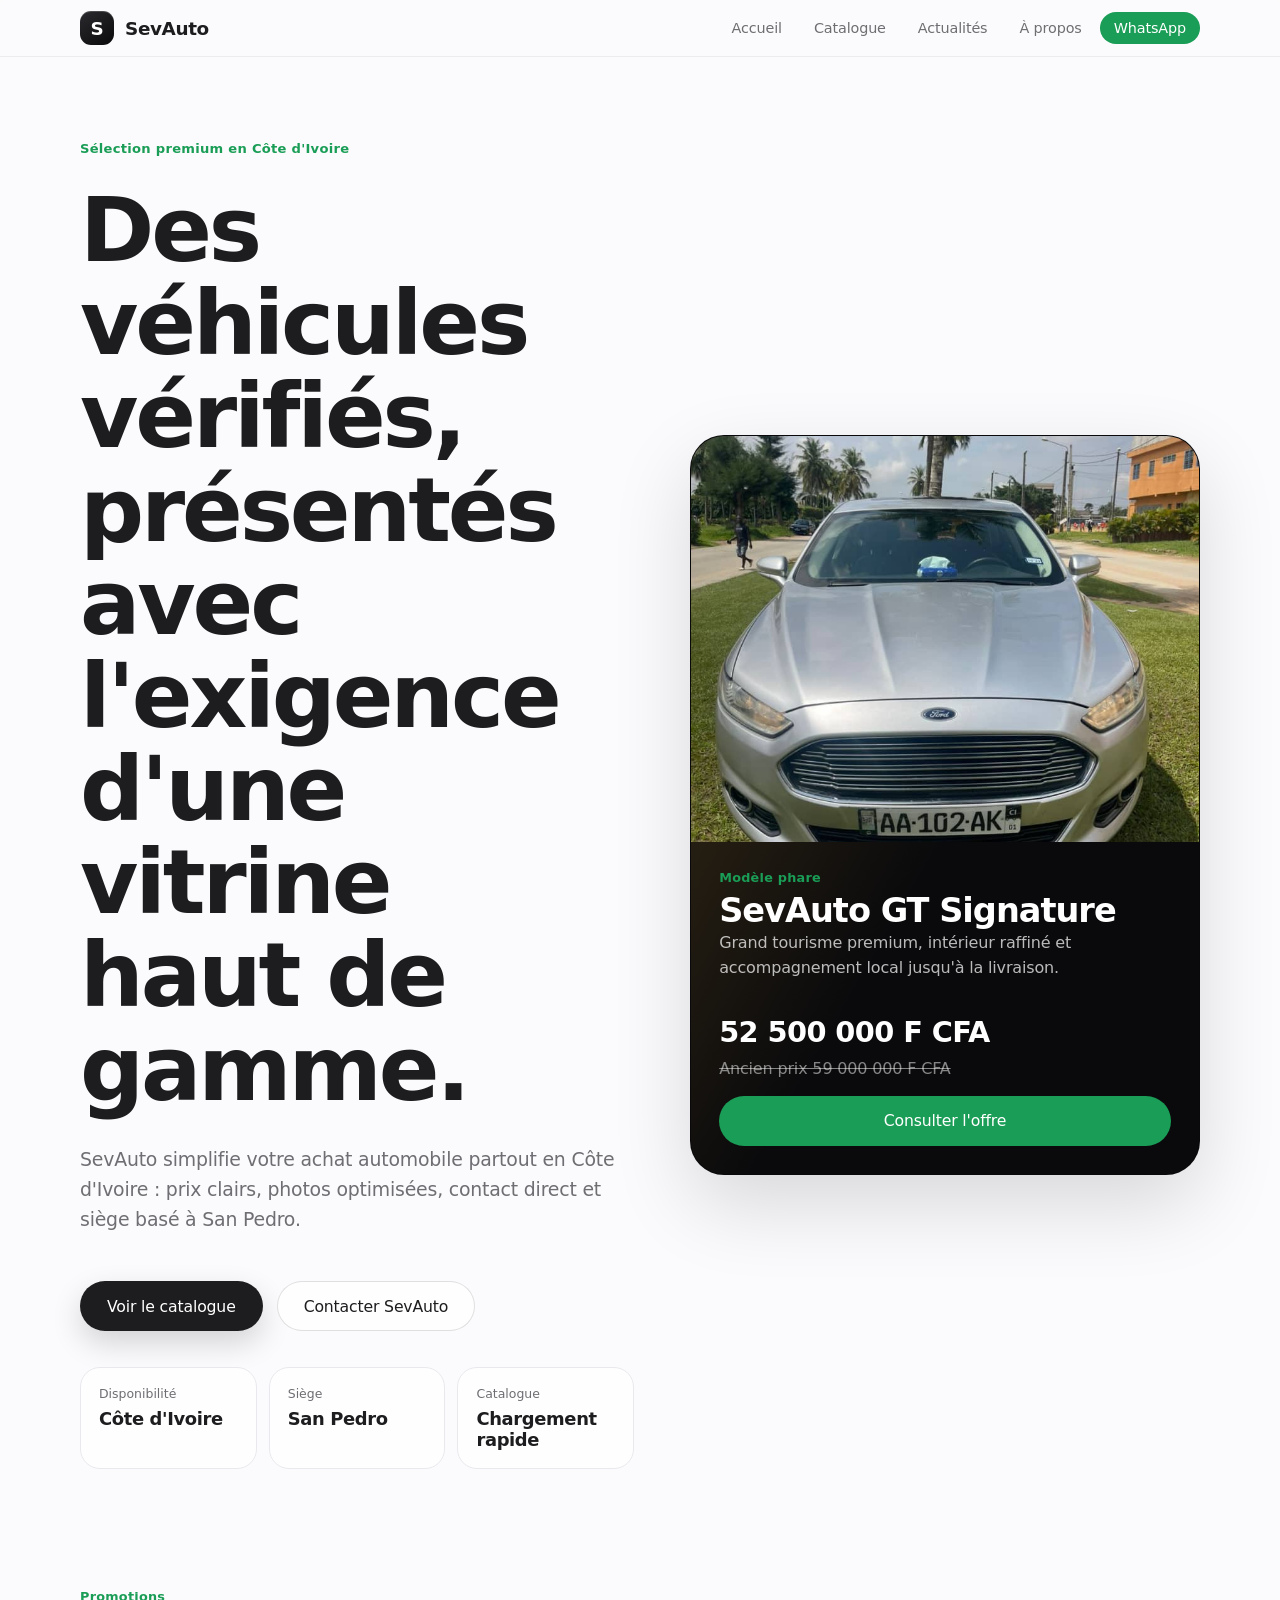
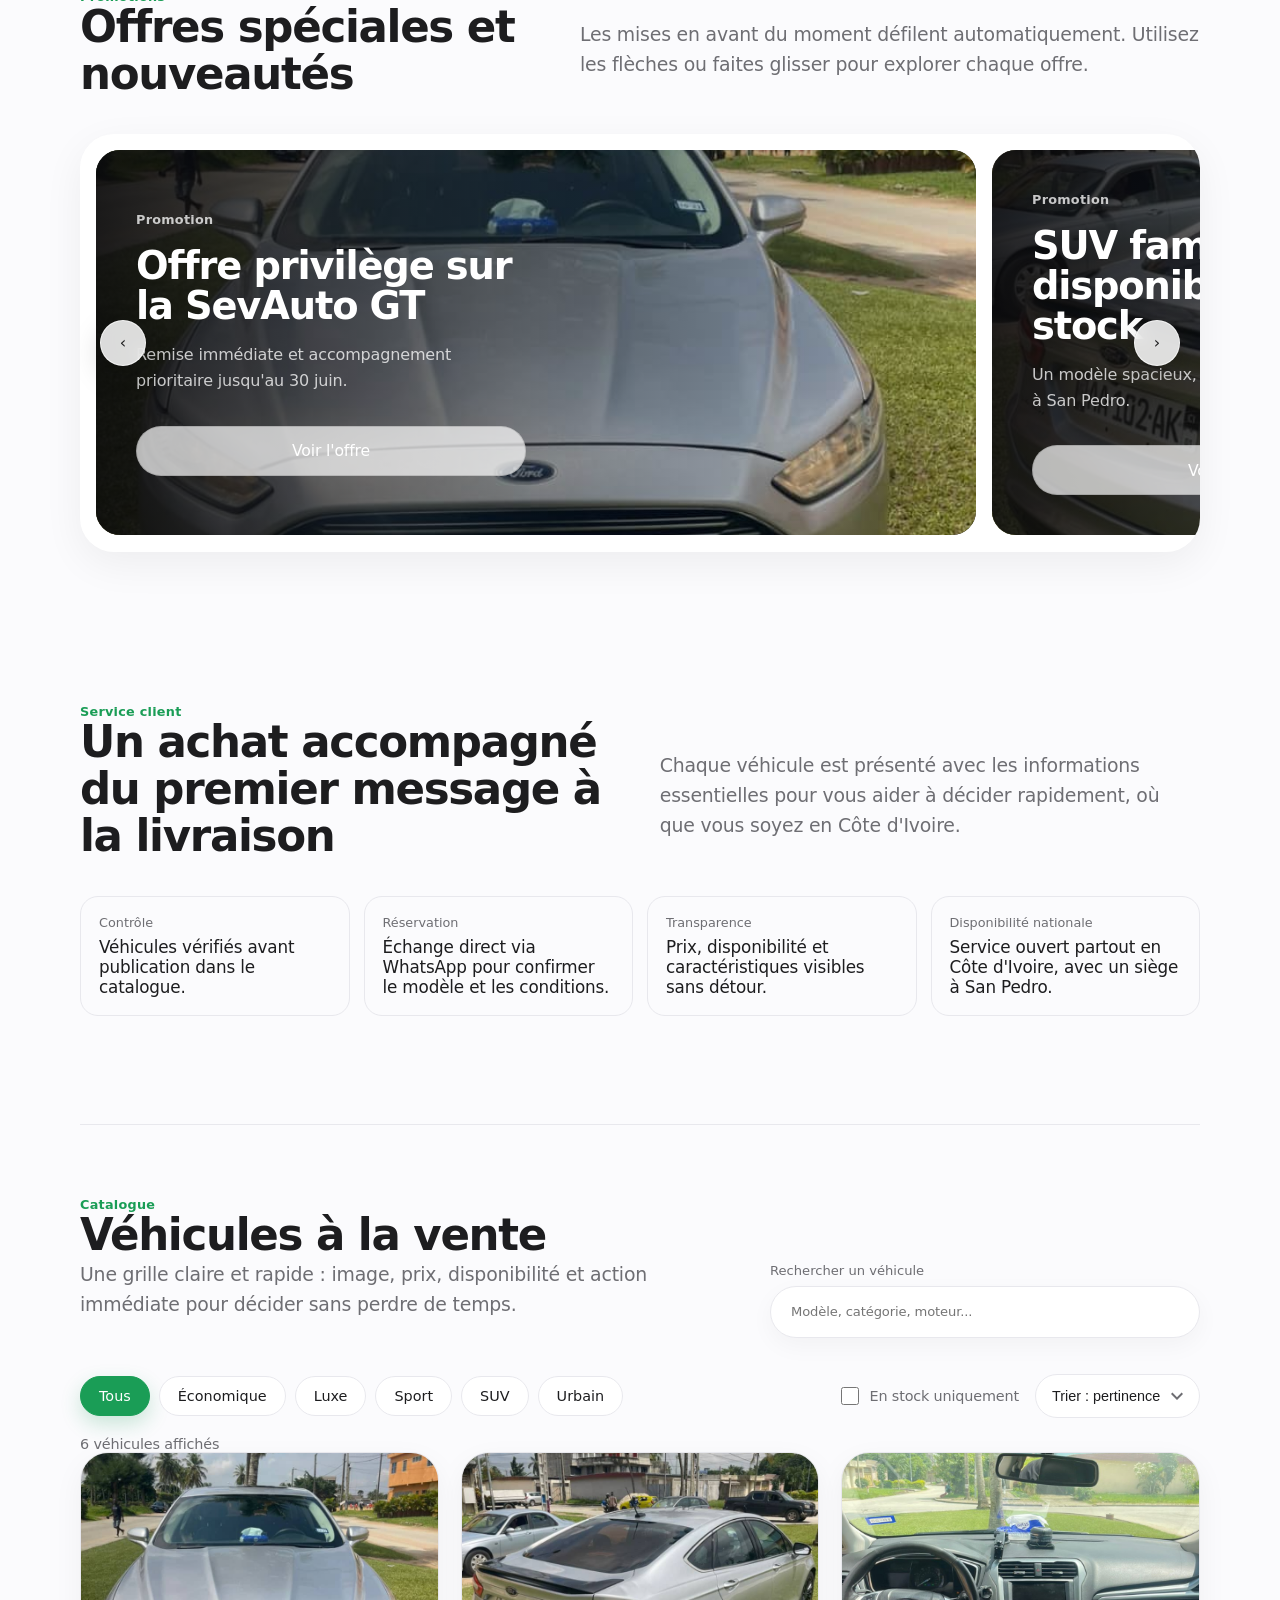
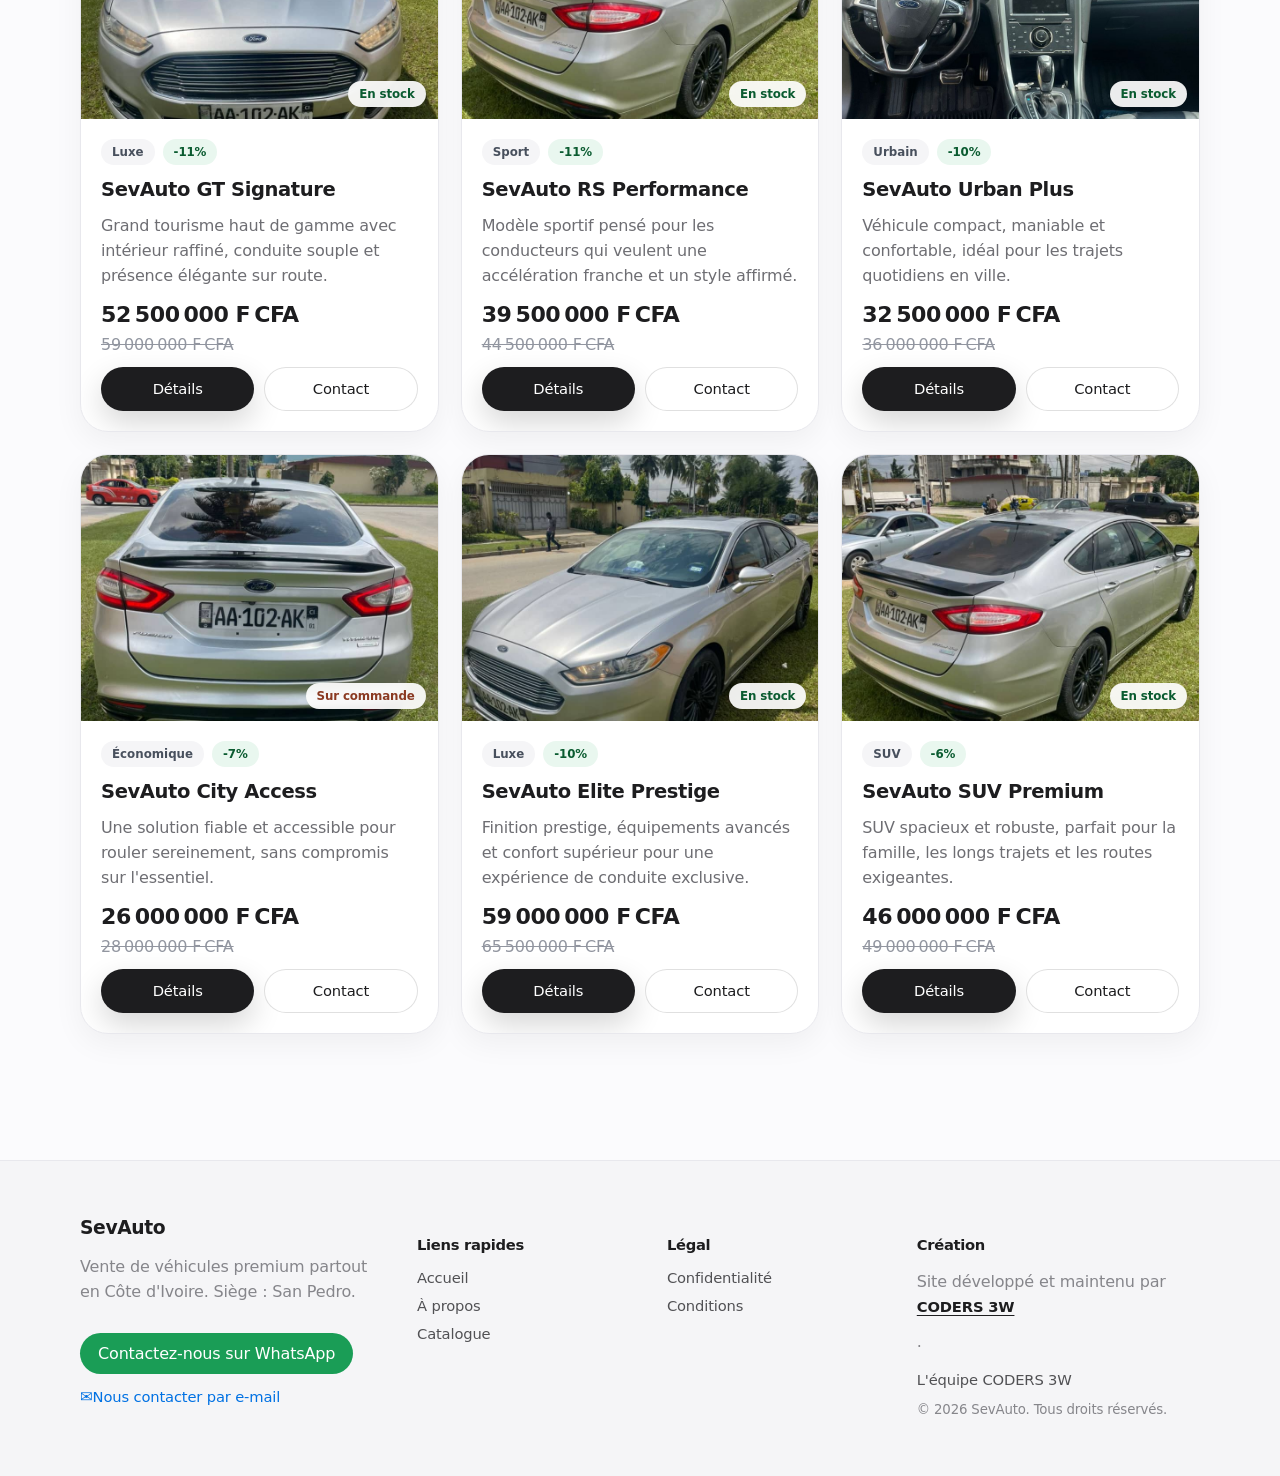
==== commit 27bd6812: "Favicon + apercu de partage (OG/Twitter) + filtres catalogue" ====
--- a/index.html
+++ b/index.html
@@ -5,6 +5,26 @@
   <meta name="viewport" content="width=device-width,initial-scale=1" />
   <meta name="description" content="SevAuto propose des véhicules premium vérifiés partout en Côte d'Ivoire, avec un siège à San Pedro et un contact direct via WhatsApp." />
   <title>SevAuto - Véhicules premium à San Pedro</title>
+  <link rel="icon" href="favicon.ico" sizes="any" />
+  <link rel="icon" type="image/svg+xml" href="favicon.svg" />
+  <link rel="icon" type="image/png" sizes="32x32" href="favicon-32.png" />
+  <link rel="icon" type="image/png" sizes="16x16" href="favicon-16.png" />
+  <link rel="apple-touch-icon" href="apple-touch-icon.png" />
+  <meta name="theme-color" content="#1a9d56" />
+  <link rel="canonical" href="https://sevauto.netlify.app/" />
+  <meta property="og:type" content="website" />
+  <meta property="og:site_name" content="SevAuto" />
+  <meta property="og:locale" content="fr_FR" />
+  <meta property="og:title" content="SevAuto - Véhicules premium en Côte d'Ivoire" />
+  <meta property="og:description" content="Des véhicules vérifiés, prix clairs en F CFA et contact WhatsApp direct. Siège à San Pedro." />
+  <meta property="og:image" content="https://sevauto.netlify.app/img/og-image.jpg" />
+  <meta property="og:image:width" content="1200" />
+  <meta property="og:image:height" content="630" />
+  <meta property="og:url" content="https://sevauto.netlify.app/" />
+  <meta name="twitter:card" content="summary_large_image" />
+  <meta name="twitter:title" content="SevAuto - Véhicules premium en Côte d'Ivoire" />
+  <meta name="twitter:description" content="Des véhicules vérifiés, prix clairs en F CFA et contact WhatsApp direct. Siège à San Pedro." />
+  <meta name="twitter:image" content="https://sevauto.netlify.app/img/og-image.jpg" />
   <link rel="preload" as="image" href="img/ATimg.jpeg" />
   <link rel="stylesheet" href="style.css" />
 </head>
@@ -76,7 +96,7 @@
           <p class="eyebrow compact">Promotions</p>
           <h2 id="promo-title">Offres spéciales et nouveautés</h2>
         </div>
-        <p class="section-note">Les mises en avant du moment. Faites glisser le carrousel pour découvrir chaque offre.</p>
+        <p class="section-note">Les mises en avant du moment défilent automatiquement. Utilisez les flèches ou faites glisser pour explorer chaque offre.</p>
       </div>
       <div class="promo-frame">
         <div id="promoSlider" class="promo-slider" aria-live="polite"></div>
@@ -113,6 +133,22 @@
           <input id="productSearch" type="search" placeholder="Modèle, catégorie, moteur..." autocomplete="off" />
         </label>
       </div>
+      <div class="catalog-toolbar" role="group" aria-label="Filtres du catalogue">
+        <div id="categoryFilters" class="filter-chips" role="group" aria-label="Filtrer par catégorie"></div>
+        <div class="catalog-controls">
+          <label class="filter-check"><input type="checkbox" id="inStockOnly" /> En stock uniquement</label>
+          <label class="filter-sort">
+            <span class="visually-hidden">Trier les véhicules</span>
+            <select id="sortSelect" aria-label="Trier les véhicules">
+              <option value="relevance">Trier : pertinence</option>
+              <option value="price-asc">Prix croissant</option>
+              <option value="price-desc">Prix décroissant</option>
+              <option value="name-asc">Nom (A → Z)</option>
+            </select>
+          </label>
+        </div>
+      </div>
+      <p id="resultsCount" class="results-count" aria-live="polite"></p>
       <div id="catalog-container" class="catalog-grid"></div>
     </section>
   </main>
--- a/style.css
+++ b/style.css
@@ -400,6 +400,115 @@
   outline: none;
 }
 
+/* Barre de filtres du catalogue (style Amazon : catégories + tri + stock) */
+.catalog-toolbar {
+  display: flex;
+  flex-wrap: wrap;
+  align-items: center;
+  justify-content: space-between;
+  gap: 16px;
+  margin-top: 26px;
+}
+
+.filter-chips {
+  display: flex;
+  flex-wrap: wrap;
+  gap: 9px;
+}
+
+.filter-chip {
+  min-height: 40px;
+  padding: 0 18px;
+  border: 1px solid var(--line);
+  border-radius: 999px;
+  color: var(--ink);
+  background: #fff;
+  font-size: 0.9rem;
+  font-weight: 500;
+  cursor: pointer;
+  transition: border-color 180ms var(--ease), background 180ms var(--ease), color 180ms var(--ease), transform 180ms var(--ease);
+}
+
+.filter-chip:hover {
+  border-color: var(--green);
+  transform: translateY(-1px);
+}
+
+.filter-chip.is-active {
+  color: #fff;
+  border-color: var(--green);
+  background: var(--green);
+  box-shadow: 0 8px 20px rgba(26, 157, 86, 0.22);
+}
+
+.catalog-controls {
+  display: flex;
+  flex-wrap: wrap;
+  align-items: center;
+  gap: 16px;
+}
+
+.filter-check {
+  display: inline-flex;
+  align-items: center;
+  gap: 8px;
+  color: var(--muted);
+  font-size: 0.9rem;
+  font-weight: 500;
+  cursor: pointer;
+}
+
+.filter-check input {
+  width: 18px;
+  height: 18px;
+  accent-color: var(--green);
+  cursor: pointer;
+}
+
+.filter-sort select {
+  min-height: 44px;
+  padding: 0 38px 0 16px;
+  border: 1px solid var(--line);
+  border-radius: 999px;
+  color: var(--ink);
+  background: #fff url("data:image/svg+xml,%3Csvg xmlns='http://www.w3.org/2000/svg' viewBox='0 0 12 8'%3E%3Cpath fill='%236e6e73' d='M6 8 0 2l1.4-1.4L6 5.2 10.6.6 12 2z'/%3E%3C/svg%3E") no-repeat right 16px center/12px;
+  font-size: 0.9rem;
+  font-weight: 500;
+  cursor: pointer;
+  appearance: none;
+  -webkit-appearance: none;
+}
+
+.filter-sort select:focus {
+  border-color: rgba(0, 113, 227, 0.5);
+  box-shadow: 0 0 0 4px rgba(0, 113, 227, 0.12);
+  outline: none;
+}
+
+.results-count {
+  margin: 18px 0 0;
+  color: var(--muted);
+  font-size: 0.9rem;
+  font-weight: 500;
+}
+
+.visually-hidden {
+  position: absolute;
+  width: 1px;
+  height: 1px;
+  margin: -1px;
+  padding: 0;
+  border: 0;
+  overflow: hidden;
+  clip: rect(0 0 0 0);
+  white-space: nowrap;
+}
+
+@media (max-width: 640px) {
+  .catalog-toolbar { flex-direction: column; align-items: stretch; }
+  .catalog-controls { justify-content: space-between; }
+}
+
 /* ===== Promotions carousel ===== */
 .promo-frame {
   position: relative;
@@ -427,7 +536,30 @@
   color: #fff;
   background: #0a0a0c;
   isolation: isolate;
-}
+  opacity: 0.35;
+  transform: scale(0.95);
+  transition: opacity 620ms var(--ease), transform 620ms var(--ease);
+}
+
+.promo-slide-item.promo-in {
+  opacity: 1;
+  transform: none;
+}
+
+.promo-slide-item .promo-copy > * {
+  opacity: 0;
+  transform: translateY(16px);
+  transition: opacity 620ms var(--ease), transform 620ms var(--ease);
+}
+
+.promo-slide-item.promo-in .promo-copy > * {
+  opacity: 1;
+  transform: none;
+}
+
+.promo-slide-item.promo-in .promo-copy > *:nth-child(2) { transition-delay: 90ms; }
+.promo-slide-item.promo-in .promo-copy > *:nth-child(3) { transition-delay: 170ms; }
+.promo-slide-item.promo-in .promo-copy > *:nth-child(4) { transition-delay: 250ms; }
 
 .promo-slide-item img {
   position: absolute;
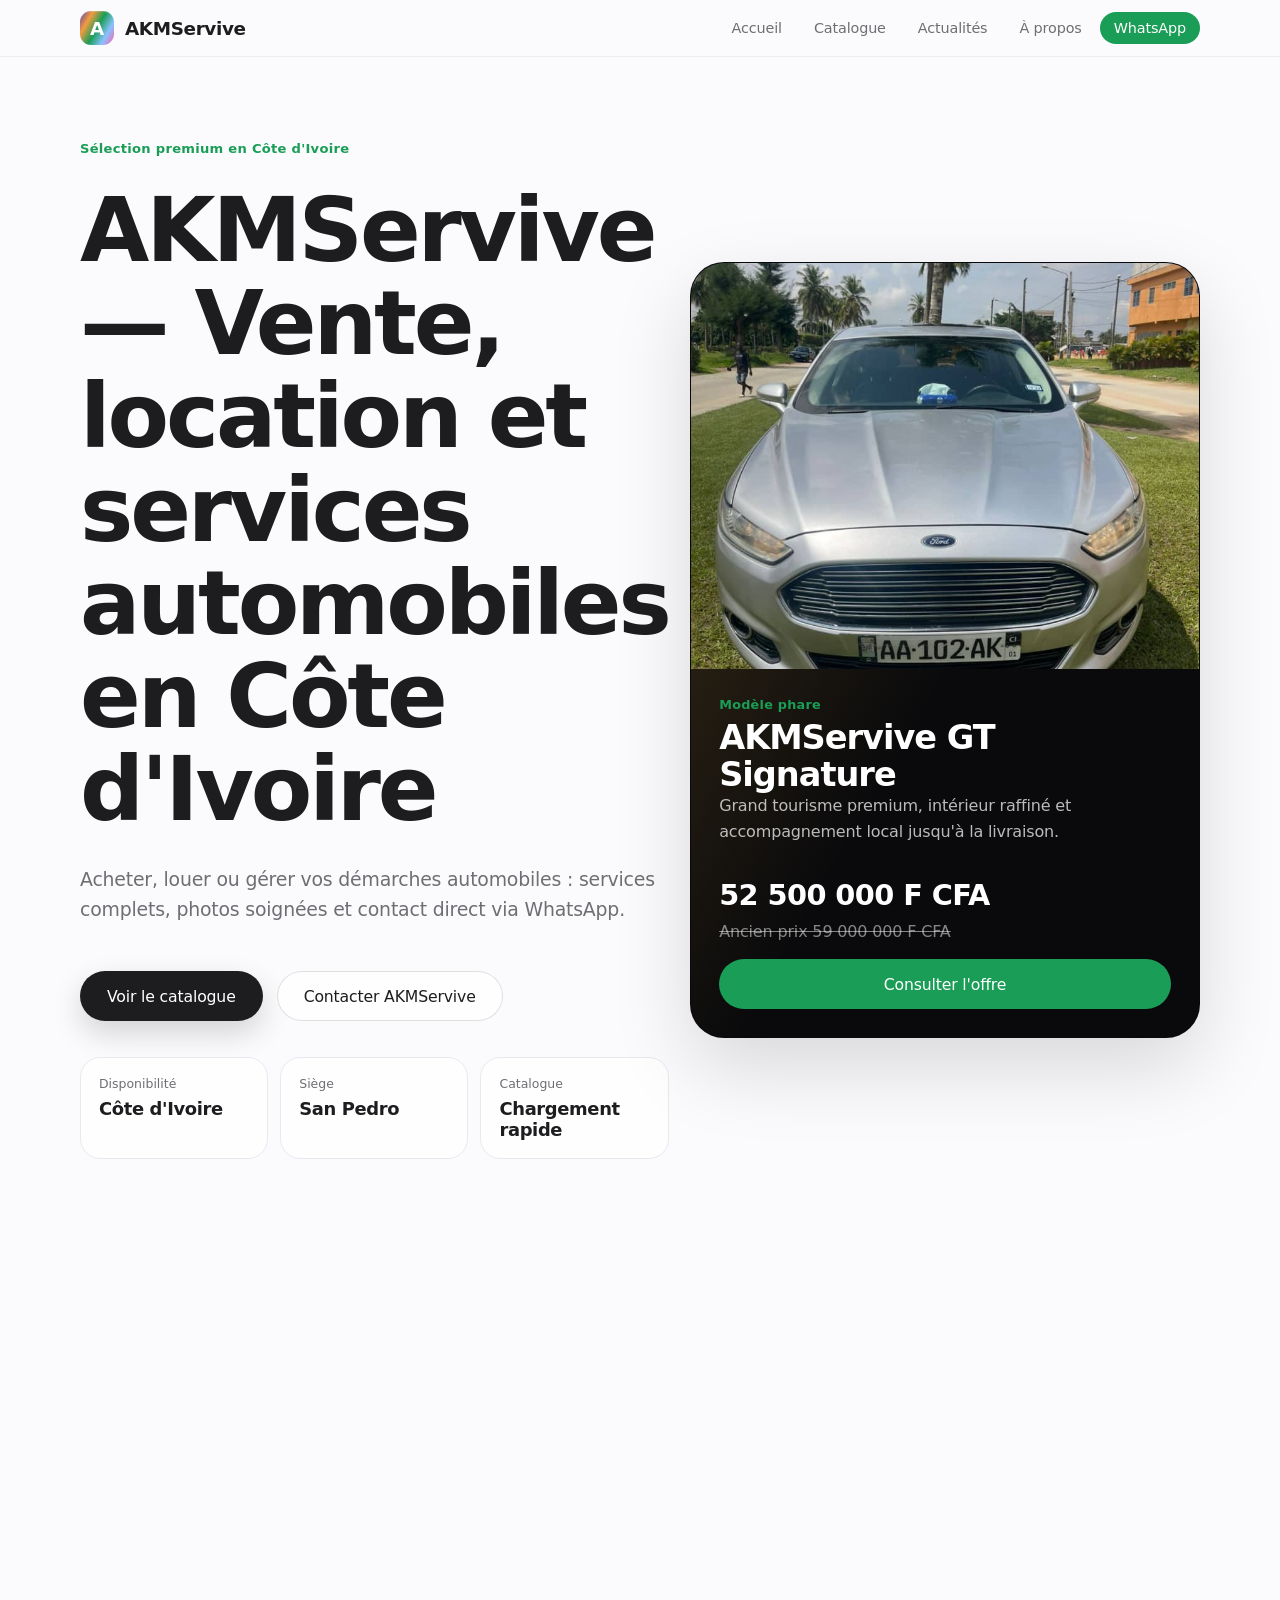
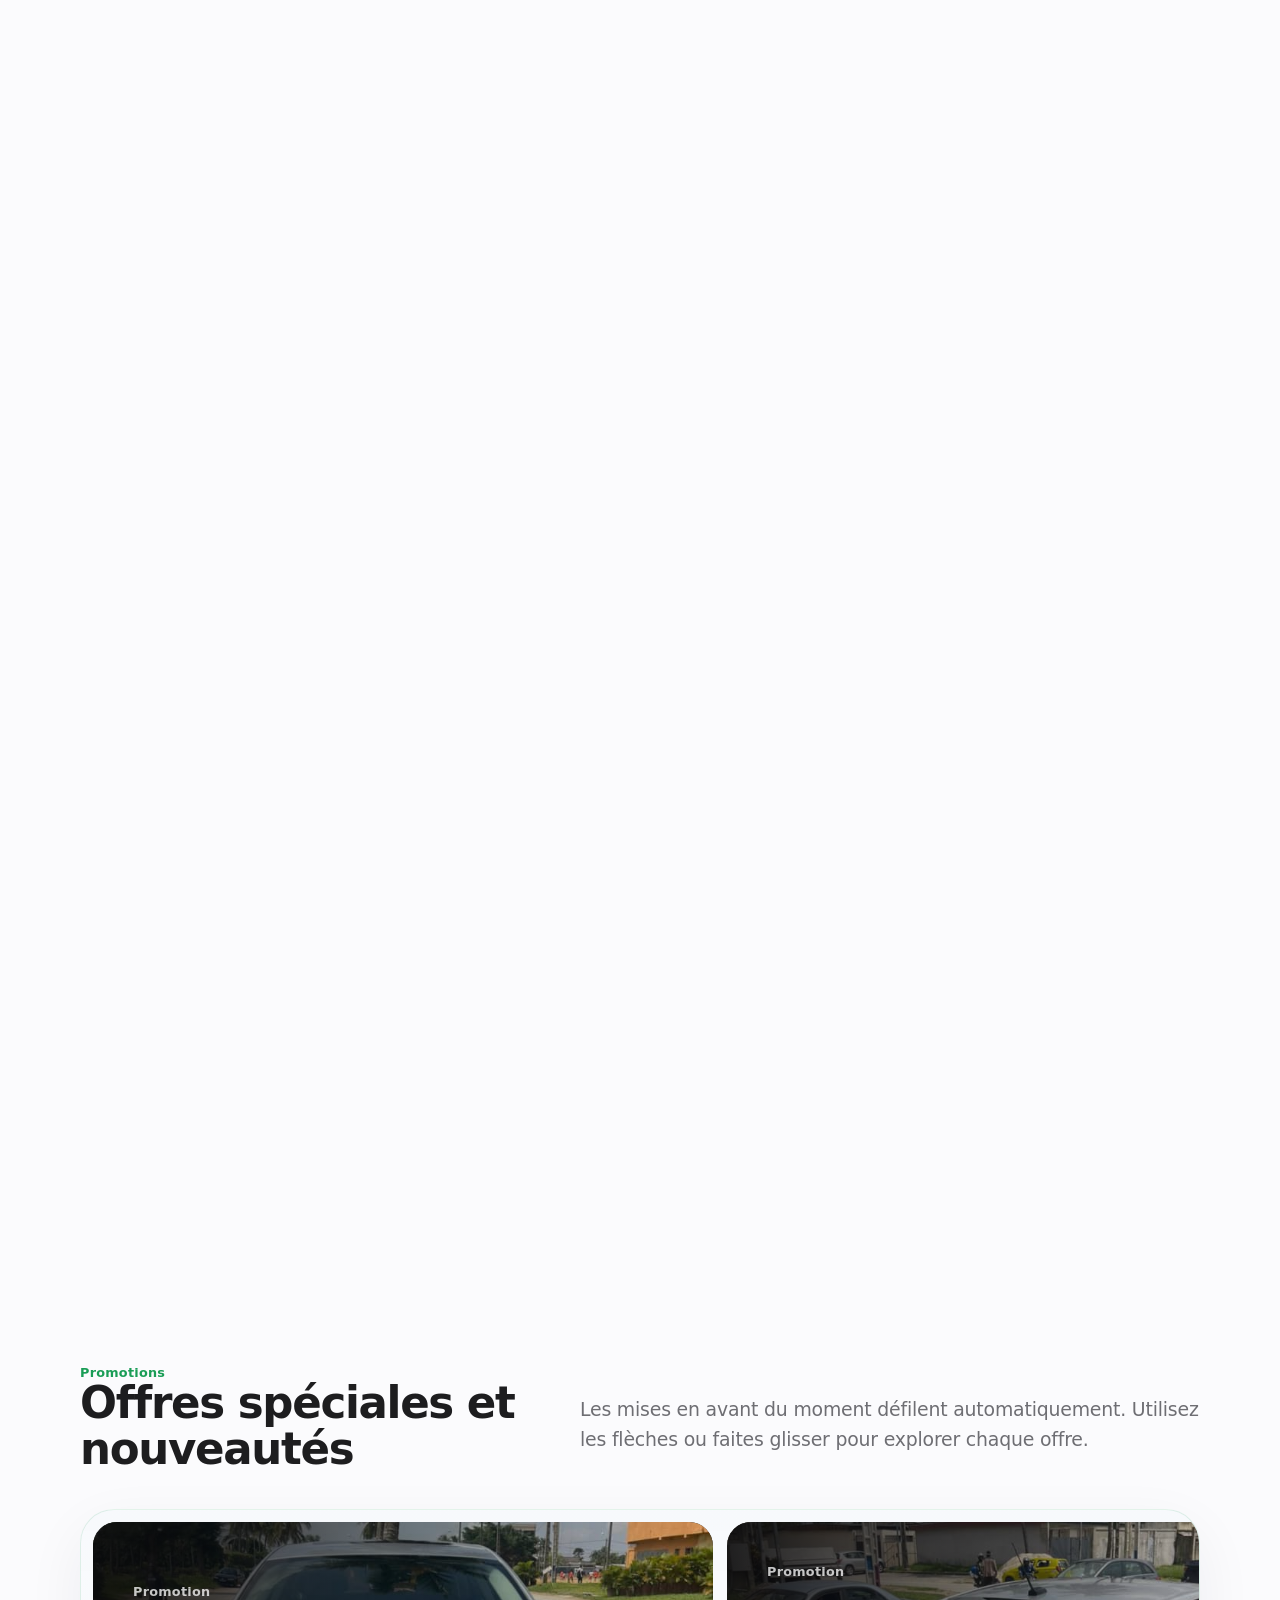
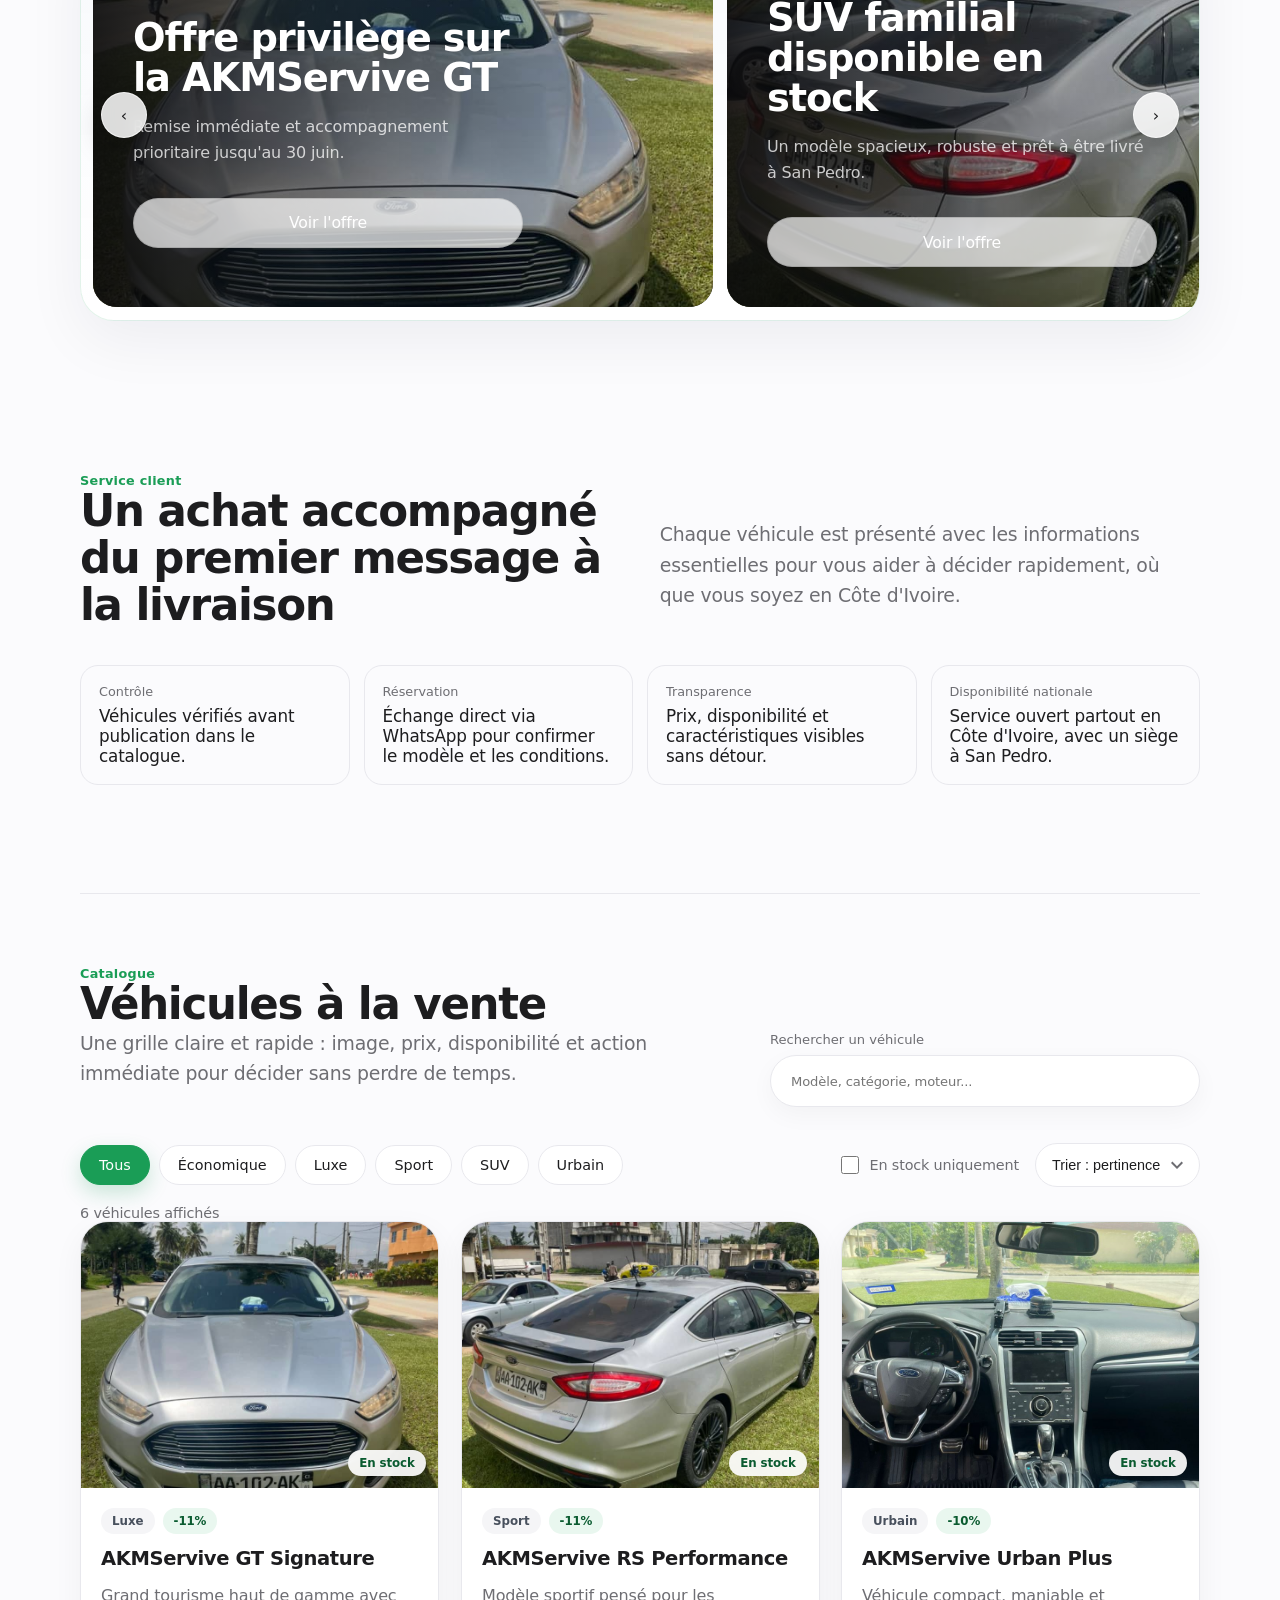
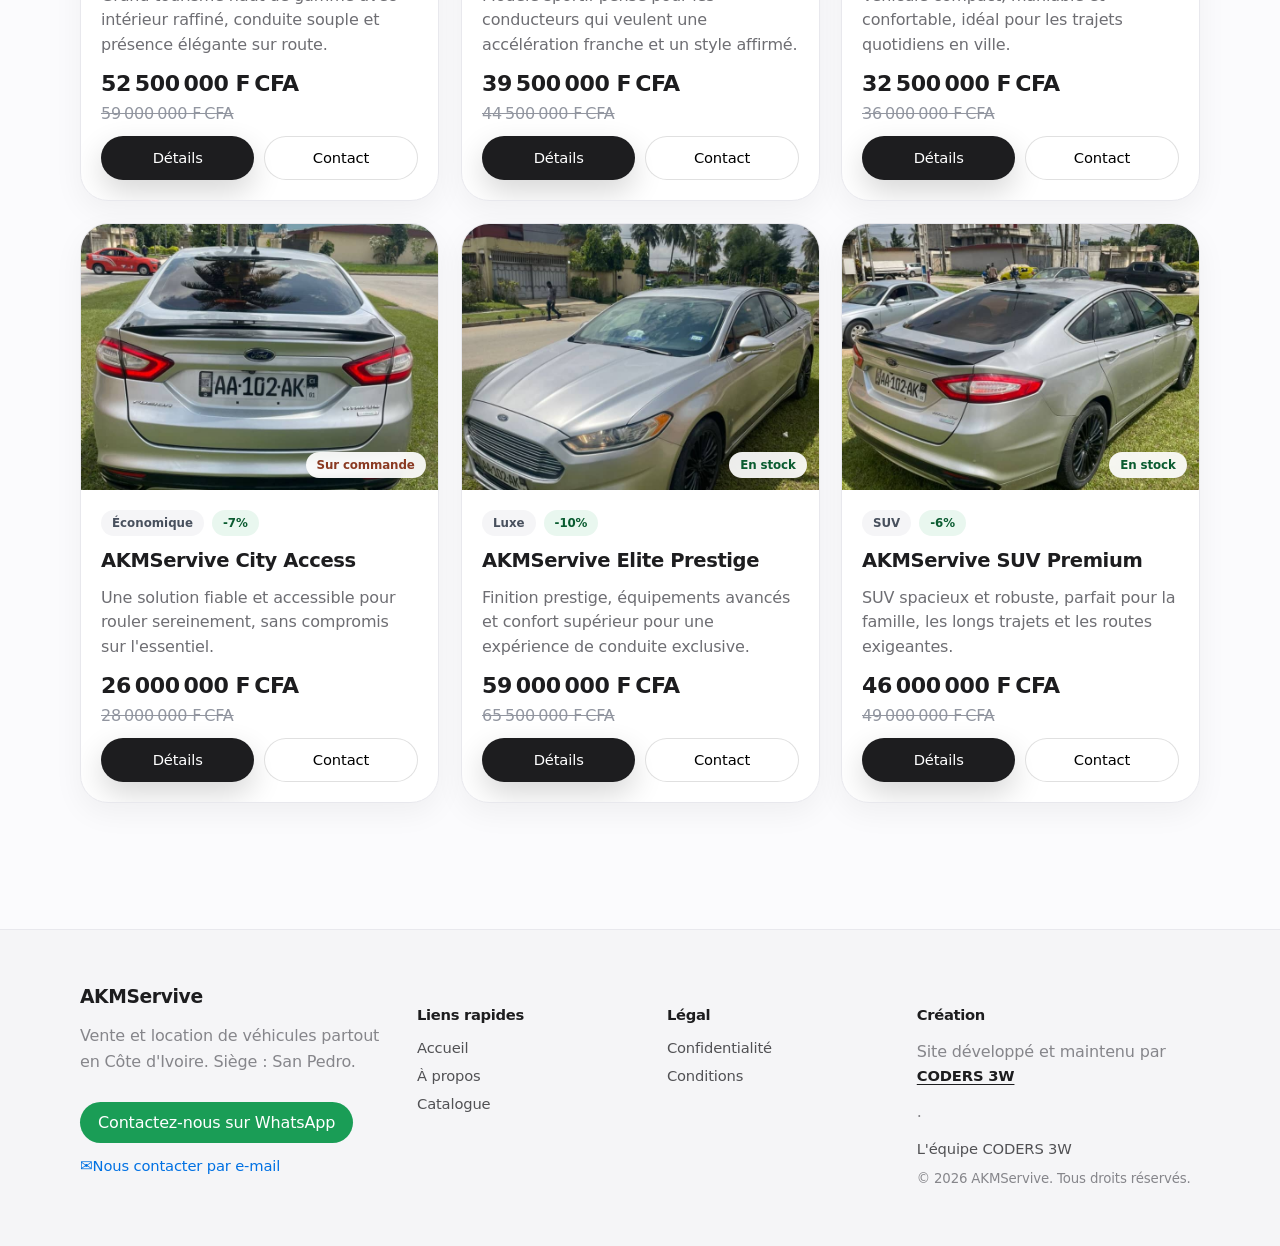
==== commit c8faba56: "Premier push du projet SevAuto" ====
--- a/index.html
+++ b/index.html
@@ -3,37 +3,35 @@
 <head>
   <meta charset="utf-8" />
   <meta name="viewport" content="width=device-width,initial-scale=1" />
-  <meta name="description" content="SevAuto propose des véhicules premium vérifiés partout en Côte d'Ivoire, avec un siège à San Pedro et un contact direct via WhatsApp." />
-  <title>SevAuto - Véhicules premium à San Pedro</title>
-  <link rel="icon" href="favicon.ico" sizes="any" />
-  <link rel="icon" type="image/svg+xml" href="favicon.svg" />
-  <link rel="icon" type="image/png" sizes="32x32" href="favicon-32.png" />
-  <link rel="icon" type="image/png" sizes="16x16" href="favicon-16.png" />
-  <link rel="apple-touch-icon" href="apple-touch-icon.png" />
+  <meta name="description" content="AKMServive propose des véhicules premium vérifiés partout en Côte d'Ivoire, avec un siège à San Pedro et un contact direct via WhatsApp." />
+  <title>AKMServive - Vente & Location de véhicules</title>
+  <link rel="icon" type="image/x-icon" href="img/favicon.ico" />
+  <link rel="icon" type="image/png" sizes="32x32" href="img/favicon-32.png" />
+  <link rel="apple-touch-icon" href="img/logo.png" />
   <meta name="theme-color" content="#1a9d56" />
-  <link rel="canonical" href="https://sevauto.netlify.app/" />
+  <link rel="canonical" href="https://akmservive.netlify.app/" />
   <meta property="og:type" content="website" />
-  <meta property="og:site_name" content="SevAuto" />
+  <meta property="og:site_name" content="AKMServive" />
   <meta property="og:locale" content="fr_FR" />
-  <meta property="og:title" content="SevAuto - Véhicules premium en Côte d'Ivoire" />
-  <meta property="og:description" content="Des véhicules vérifiés, prix clairs en F CFA et contact WhatsApp direct. Siège à San Pedro." />
-  <meta property="og:image" content="https://sevauto.netlify.app/img/og-image.jpg" />
+  <meta property="og:title" content="AKMServive - Vente & Location de véhicules en Côte d'Ivoire" />
+  <meta property="og:description" content="Vente et location de véhicules, services complets et contact direct. Siège à San Pedro." />
+  <meta property="og:image" content="https://akmservive.netlify.app/img/og-image.jpg" />
   <meta property="og:image:width" content="1200" />
   <meta property="og:image:height" content="630" />
-  <meta property="og:url" content="https://sevauto.netlify.app/" />
+  <meta property="og:url" content="https://akmservive.netlify.app/" />
   <meta name="twitter:card" content="summary_large_image" />
-  <meta name="twitter:title" content="SevAuto - Véhicules premium en Côte d'Ivoire" />
-  <meta name="twitter:description" content="Des véhicules vérifiés, prix clairs en F CFA et contact WhatsApp direct. Siège à San Pedro." />
-  <meta name="twitter:image" content="https://sevauto.netlify.app/img/og-image.jpg" />
+  <meta name="twitter:title" content="AKMServive - Vente & Location de véhicules en Côte d'Ivoire" />
+  <meta name="twitter:description" content="Vente et location de véhicules, services complets et contact direct. Siège à San Pedro." />
+  <meta name="twitter:image" content="https://akmservive.netlify.app/img/og-image.jpg" />
   <link rel="preload" as="image" href="img/ATimg.jpeg" />
   <link rel="stylesheet" href="style.css" />
 </head>
 <body>
   <header class="site-header">
     <div class="shell header-inner">
-      <a href="index.html" class="brand" aria-label="SevAuto accueil">
-        <span class="brand-mark">S</span>
-        <span>SevAuto</span>
+      <a href="index.html" class="brand" aria-label="AKMServive accueil">
+        <span class="brand-mark">A</span>
+        <span>AKMServive</span>
       </a>
       <nav class="nav-links" aria-label="Navigation principale">
         <a href="index.html">Accueil</a>
@@ -49,13 +47,13 @@
     <section class="hero shell">
       <div class="hero-copy">
         <p class="eyebrow">Sélection premium en Côte d'Ivoire</p>
-        <h1>Des véhicules vérifiés, présentés avec l'exigence d'une vitrine haut de gamme.</h1>
-        <p class="hero-text">SevAuto simplifie votre achat automobile partout en Côte d'Ivoire : prix clairs, photos optimisées, contact direct et siège basé à San Pedro.</p>
+        <h1>AKMServive — Vente, location et services automobiles en Côte d'Ivoire</h1>
+        <p class="hero-text">Acheter, louer ou gérer vos démarches automobiles : services complets, photos soignées et contact direct via WhatsApp.</p>
         <div class="hero-actions">
           <a class="btn btn-dark" href="#catalog">Voir le catalogue</a>
-          <a class="btn btn-light" href="https://wa.me/2250788523067?text=Bonjour%2C%20je%20suis%20int%C3%A9ress%C3%A9%20par%20vos%20v%C3%A9hicules" target="_blank" rel="noreferrer">Contacter SevAuto</a>
-        </div>
-        <dl class="trust-strip" aria-label="Avantages SevAuto">
+          <a class="btn btn-light" href="#" id="openContact" data-service="Général" rel="noreferrer">Contacter AKMServive</a>
+        </div>
+        <dl class="trust-strip" aria-label="Avantages AKMServive">
           <div>
             <dt>Disponibilité</dt>
             <dd>Côte d'Ivoire</dd>
@@ -73,12 +71,12 @@
 
       <article class="hero-showcase" aria-label="Véhicule phare">
         <div class="showcase-media">
-          <img src="img/ATimg.jpeg" alt="Véhicule premium SevAuto" width="900" height="650" fetchpriority="high" decoding="async" />
+          <img src="img/ATimg.jpeg" alt="Véhicule premium AKMServive" width="900" height="650" fetchpriority="high" decoding="async" />
         </div>
         <div class="showcase-panel">
           <div>
             <p class="eyebrow compact">Modèle phare</p>
-            <h2>SevAuto GT Signature</h2>
+            <h2>AKMServive GT Signature</h2>
             <p>Grand tourisme premium, intérieur raffiné et accompagnement local jusqu'à la livraison.</p>
           </div>
           <div class="price-row">
@@ -88,6 +86,65 @@
           <a class="btn btn-green" href="produit.html?id=1">Consulter l'offre</a>
         </div>
       </article>
+    </section>
+
+    <section class="brand-section shell section-divider reveal" aria-labelledby="brand-identity-title">
+      <div class="section-head">
+        <div>
+          <p class="eyebrow compact">Identité de marque</p>
+          <h2 id="brand-identity-title">Logo AKMServive — un signe de confiance professionnelle</h2>
+          <p class="section-note">Ce logo illustre la gamme de services AKMServive : vente, location et accompagnement administratif, avec une présence claire et moderne.</p>
+        </div>
+      </div>
+      <div class="brand-grid">
+        <div class="brand-card glass-panel">
+          <img src="img/Screenshot_2026-06-28_172202-removebg-preview.png" alt="Logo AKMServive" width="420" height="420" loading="lazy" decoding="async" />
+        </div>
+        <div class="brand-copy panel glass-panel">
+          <h3>Une charte visuelle cohérente</h3>
+          <p>Le logo AKMServive apporte une ambiance professionnelle tout en restant chaleureuse. Il peut être utilisé sur toutes les pages, les documents de vente et les communications clients.</p>
+          <ul>
+            <li>Palette moderne et rassurante</li>
+            <li>Aspect premium renforcé par le design glassmorphism</li>
+            <li>Visibilité immédiate sur mobile et desktop</li>
+          </ul>
+        </div>
+      </div>
+    </section>
+
+    <section class="service-offerings shell section-divider reveal" aria-labelledby="services-title">
+      <div class="section-head">
+        <div>
+          <p class="eyebrow compact">Services</p>
+          <h2 id="services-title">Nos services professionnels</h2>
+          <p class="section-note">Vente & location de véhicules, démarches administratives, cartes, permis — tout géré simplement via WhatsApp avec messages personnalisés.</p>
+        </div>
+      </div>
+      <div class="spec-grid">
+        <div class="panel glass-panel">
+          <h3>Vente & Location</h3>
+          <p>Achat, réservation et location courte ou longue durée.</p>
+          <div class="hero-actions">
+            <button class="btn btn-rainbow contact-service" data-service="Vente">Je veux acheter</button>
+            <button class="btn btn-rainbow contact-service" data-service="Location">Je veux louer</button>
+          </div>
+        </div>
+        <div class="panel glass-panel">
+          <h3>Carte de transport</h3>
+          <p>Création et renouvellement de cartes de transport professionnelles.</p>
+          <div class="hero-actions"><button class="btn btn-rainbow contact-service" data-service="Carte de transport">Demander la carte</button></div>
+        </div>
+        <div class="panel glass-panel">
+          <h3>Mutations & Formalités</h3>
+          <p>Mutation, transfert de propriété et services administratifs.</p>
+          <div class="hero-actions"><button class="btn btn-rainbow contact-service" data-service="Mutation">Demander une mutation</button></div>
+        </div>
+        <div class="panel glass-panel">
+          <h3>Permis & Carte grise</h3>
+          <p>Aide à l'obtention du permis de conduire et de la carte grise.</p>
+          <div class="hero-actions"><button class="btn btn-rainbow contact-service" data-service="Permis de conduire">Permis / Carte grise</button></div>
+        </div>
+      </div>
     </section>
 
     <section class="promo-section shell" aria-labelledby="promo-title">
@@ -154,12 +211,12 @@
   </main>
 
   <footer class="site-footer">
-    <div class="shell footer-grid">
-      <div>
-        <h3>SevAuto</h3>
-        <p>Vente de véhicules premium partout en Côte d'Ivoire. Siège : San Pedro.</p>
+      <div class="shell footer-grid">
+      <div>
+        <h3>AKMServive</h3>
+        <p>Vente et location de véhicules partout en Côte d'Ivoire. Siège : San Pedro.</p>
         <a class="footer-cta" href="https://wa.me/2250788523067" target="_blank" rel="noreferrer">Contactez-nous sur WhatsApp</a>
-        <a class="footer-mail" href="https://mail.google.com/mail/?view=cm&fs=1&to=sevautooff@gmail.com&su=Contact%20depuis%20le%20site%20SevAuto" target="_blank" rel="noreferrer">Nous contacter par e-mail</a>
+        <a class="footer-mail" href="https://mail.google.com/mail/?view=cm&fs=1&to=contact@akmservive.com&su=Contact%20depuis%20le%20site%20AKMServive" target="_blank" rel="noreferrer">Nous contacter par e-mail</a>
       </div>
       <div>
         <h4>Liens rapides</h4>
@@ -176,13 +233,32 @@
         <h4>Création</h4>
         <p>Site développé et maintenu par <a class="footer-coders" href="coders.html"><strong>CODERS 3W</strong></a>.</p>
         <a href="coders.html">L'équipe CODERS 3W</a>
-        <small>© 2026 SevAuto. Tous droits réservés.</small>
+        <small>© 2026 AKMServive. Tous droits réservés.</small>
       </div>
     </div>
   </footer>
 
   <script src="data.js" defer></script>
   <script src="script.js" defer></script>
+
+  <!-- Contact modal for personalized WhatsApp messages -->
+  <div id="contactModal" class="modal" aria-hidden="true" style="display:none;">
+    <div class="modal-backdrop" style="position:fixed;inset:0;background:rgba(0,0,0,0.45);display:flex;align-items:center;justify-content:center;z-index:60;">
+      <div class="panel glass-panel" role="dialog" aria-modal="true" aria-labelledby="contactModalTitle" style="max-width:520px;width:calc(100% - 40px);">
+        <h3 id="contactModalTitle">Contact personnalisé</h3>
+        <p id="contactServiceDesc">Envoyez une demande personnalisée via WhatsApp.</p>
+        <form id="contactForm">
+          <label>Prénom<br><input id="contactFirst" name="first" required type="text" placeholder="Votre prénom"></label>
+          <label>Nom<br><input id="contactLast" name="last" required type="text" placeholder="Votre nom"></label>
+          <label>Message (détail de la demande)<br><textarea id="contactMessage" name="message" rows="4" placeholder="Expliquez votre demande..."></textarea></label>
+          <div style="display:flex;gap:10px;margin-top:12px;justify-content:flex-end;">
+            <button type="button" id="contactCancel" class="btn btn-light">Annuler</button>
+            <button type="submit" class="btn btn-dark">Envoyer via WhatsApp</button>
+          </div>
+        </form>
+      </div>
+    </div>
+  </div>
 
   <!-- Redirection après connexion à l'administration (Netlify Identity) -->
   <script src="https://identity.netlify.com/v1/netlify-identity-widget.js"></script>
--- a/style.css
+++ b/style.css
@@ -12,6 +12,15 @@
   --green-soft: #e9f7ef;
   --blue: #0071e3;
   --gold: #b4862f;
+  /* Palette "mixer / arc-en-ciel" : garde blanc et noir, ajoute accents colorés */
+  --black: #0a0a0c;
+  --white: #ffffff;
+  --rainbow-1: #5B3EA8; /* violet */
+  --rainbow-2: #F39C3F; /* orange */
+  --rainbow-3: #1A9D56; /* vert (existant) */
+  --rainbow-4: #88C2FF; /* bleu ciel */
+  --rainbow-5: #FF5CA8; /* rose */
+  --brand-gradient: linear-gradient(120deg, var(--rainbow-1), var(--rainbow-2), var(--rainbow-3), var(--rainbow-4), var(--rainbow-5));
   --shadow: 0 12px 40px rgba(0, 0, 0, 0.06);
   --shadow-strong: 0 30px 80px rgba(0, 0, 0, 0.14);
   --radius: 28px;
@@ -106,9 +115,49 @@
   border-radius: 11px;
   color: #fff;
   font-weight: 600;
-  background: linear-gradient(145deg, #2b2b2f, #0a0a0c);
+  background: var(--brand-gradient);
   box-shadow: inset 0 1px 0 rgba(255, 255, 255, 0.18);
 }
+
+/* iPhone 18 style: glassmorphism, smooth transitions, micro-interactions */
+body.theme-iphone {
+  background: linear-gradient(180deg, var(--soft) 0%, #fbfbff 100%);
+  color: var(--black);
+}
+
+.glass-panel {
+  background: linear-gradient(180deg, rgba(255,255,255,0.65), rgba(255,255,255,0.5));
+  border: 1px solid rgba(255,255,255,0.6);
+  backdrop-filter: blur(10px) saturate(140%);
+  border-radius: 20px;
+  box-shadow: var(--shadow-strong);
+}
+
+/* CTA rainbow outline + subtle glow */
+.btn-rainbow {
+  background: linear-gradient(90deg, rgba(255,255,255,0.06), rgba(255,255,255,0.02));
+  border: 1px solid transparent;
+  position: relative;
+}
+.btn-rainbow::after {
+  content: '';
+  position: absolute; inset: -2px; z-index: -1;
+  background: var(--brand-gradient);
+  filter: blur(10px) saturate(120%);
+  border-radius: 999px;
+  opacity: 0.7;
+}
+
+/* subtle hover animations */
+.btn, .filter-chip, .vehicle-card {
+  transition: transform 260ms var(--ease), box-shadow 260ms var(--ease), opacity 260ms var(--ease);
+}
+.btn:active { transform: translateY(1px) scale(0.998); }
+.vehicle-card { will-change: transform; }
+
+/* Animated reveal for sections */
+.reveal { opacity: 0; transform: translateY(18px); transition: opacity 520ms var(--ease), transform 520ms var(--ease); }
+.reveal.revealed { opacity: 1; transform: none; }
 
 .nav-links {
   display: flex;
@@ -210,6 +259,24 @@
   flex-wrap: wrap;
   gap: 14px;
 }
+
+/* Contact modal */
+.contact-modal {
+  position: fixed;
+  inset: 0; display: grid; place-items: center;
+  background: rgba(10,10,12,0.45);
+  z-index: 80; padding: 28px;
+}
+.contact-panel {
+  width: min(640px, 96%);
+  background: linear-gradient(180deg, #fff, #fbfbff);
+  border-radius: 18px; padding: 22px;
+  box-shadow: var(--shadow-strong);
+}
+.contact-panel h3 { margin: 0 0 8px 0 }
+.contact-row { display:flex; gap:12px }
+.contact-row input { flex:1; padding:10px 12px; border-radius:10px; border:1px solid var(--line) }
+.contact-actions { display:flex; gap:8px; justify-content:flex-end; margin-top:12px }
 
 /* ===== Buttons (Apple pill) ===== */
 .btn {
@@ -514,14 +581,15 @@
   position: relative;
   overflow: hidden;
   border-radius: var(--radius-lg);
-  background: #fff;
-  box-shadow: var(--shadow);
+  background: linear-gradient(180deg, rgba(247, 249, 252, 0.98), rgba(255, 255, 255, 0.94));
+  border: 1px solid rgba(26, 157, 86, 0.12);
+  box-shadow: 0 20px 60px rgba(15, 24, 45, 0.06);
 }
 
 .promo-slider {
   display: flex;
-  gap: 16px;
-  padding: 16px;
+  gap: 14px;
+  padding: 12px;
   transition: transform 520ms var(--ease);
   will-change: transform;
 }
@@ -529,16 +597,72 @@
 .promo-slide-item {
   position: relative;
   display: grid;
-  min-width: min(880px, 86vw);
-  min-height: 360px;
+  min-width: min(620px, 86vw);
+  min-height: 260px;
   overflow: hidden;
   border-radius: 24px;
   color: #fff;
-  background: #0a0a0c;
+  background: #15171c;
   isolation: isolate;
   opacity: 0.35;
-  transform: scale(0.95);
+  transform: scale(0.96);
   transition: opacity 620ms var(--ease), transform 620ms var(--ease);
+}
+
+.brand-section {
+  padding-block: 60px 76px;
+  background: linear-gradient(135deg, rgba(89,62,168,0.11), rgba(26,157,86,0.08), rgba(255,92,168,0.08));
+  border-radius: 40px;
+  border: 1px solid rgba(89,62,168,0.1);
+  box-shadow: 0 28px 90px rgba(89,62,168,0.08);
+}
+
+.brand-grid {
+  display: grid;
+  grid-template-columns: minmax(0, 0.95fr) 0.9fr;
+  gap: 24px;
+  align-items: center;
+}
+
+.brand-card,
+.brand-copy {
+  background: rgba(255,255,255,0.92);
+  border-radius: 28px;
+  padding: 28px;
+  box-shadow: 0 18px 50px rgba(0, 0, 0, 0.06);
+}
+
+.brand-card img {
+  width: 100%;
+  height: auto;
+  aspect-ratio: 1 / 1;
+  object-fit: contain;
+  border-radius: 28px;
+}
+
+.brand-copy h3 {
+  margin-top: 0;
+}
+
+.brand-copy ul {
+  margin: 18px 0 0 0;
+  padding-left: 18px;
+}
+
+.brand-copy li {
+  margin-bottom: 10px;
+  line-height: 1.7;
+}
+
+@media (max-width: 1024px) {
+  .brand-grid {
+    grid-template-columns: 1fr;
+  }
+}
+
+.brand-copy li {
+  margin-bottom: 10px;
+  line-height: 1.6;
 }
 
 .promo-slide-item.promo-in {
